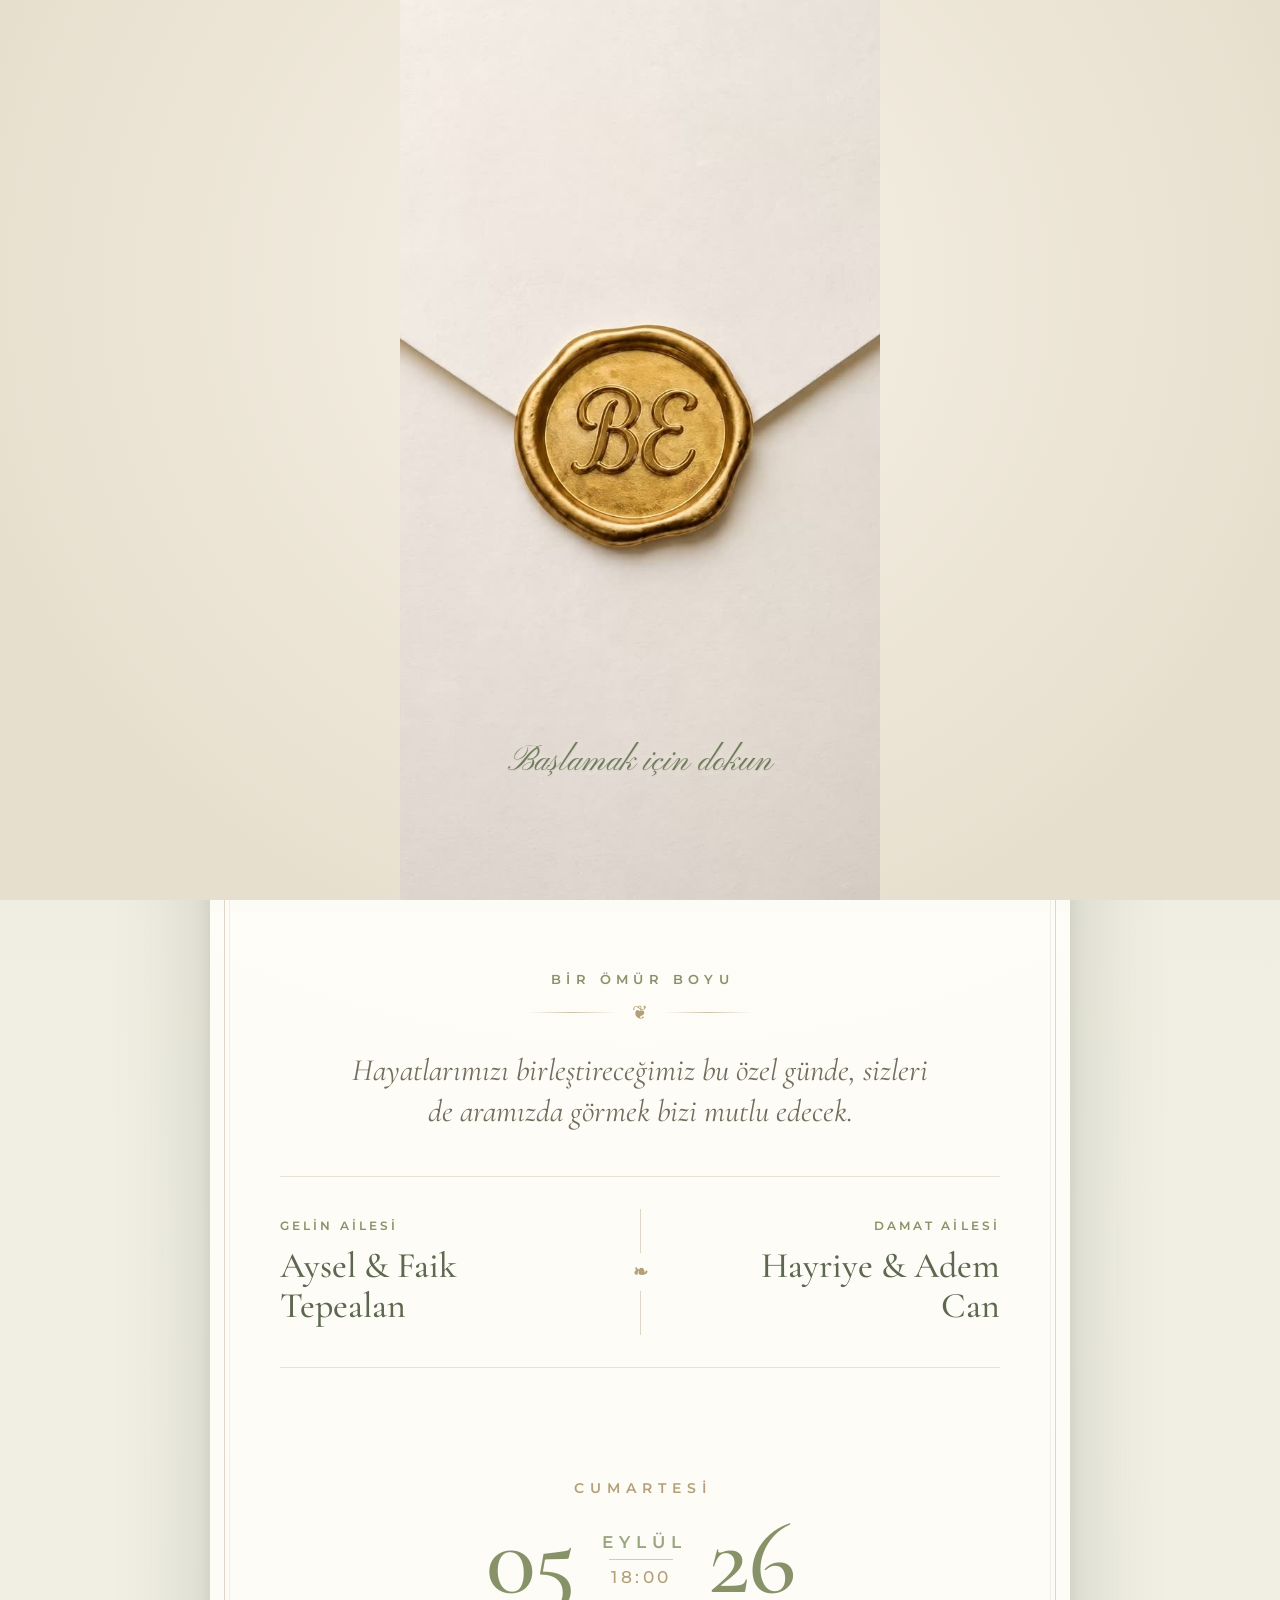
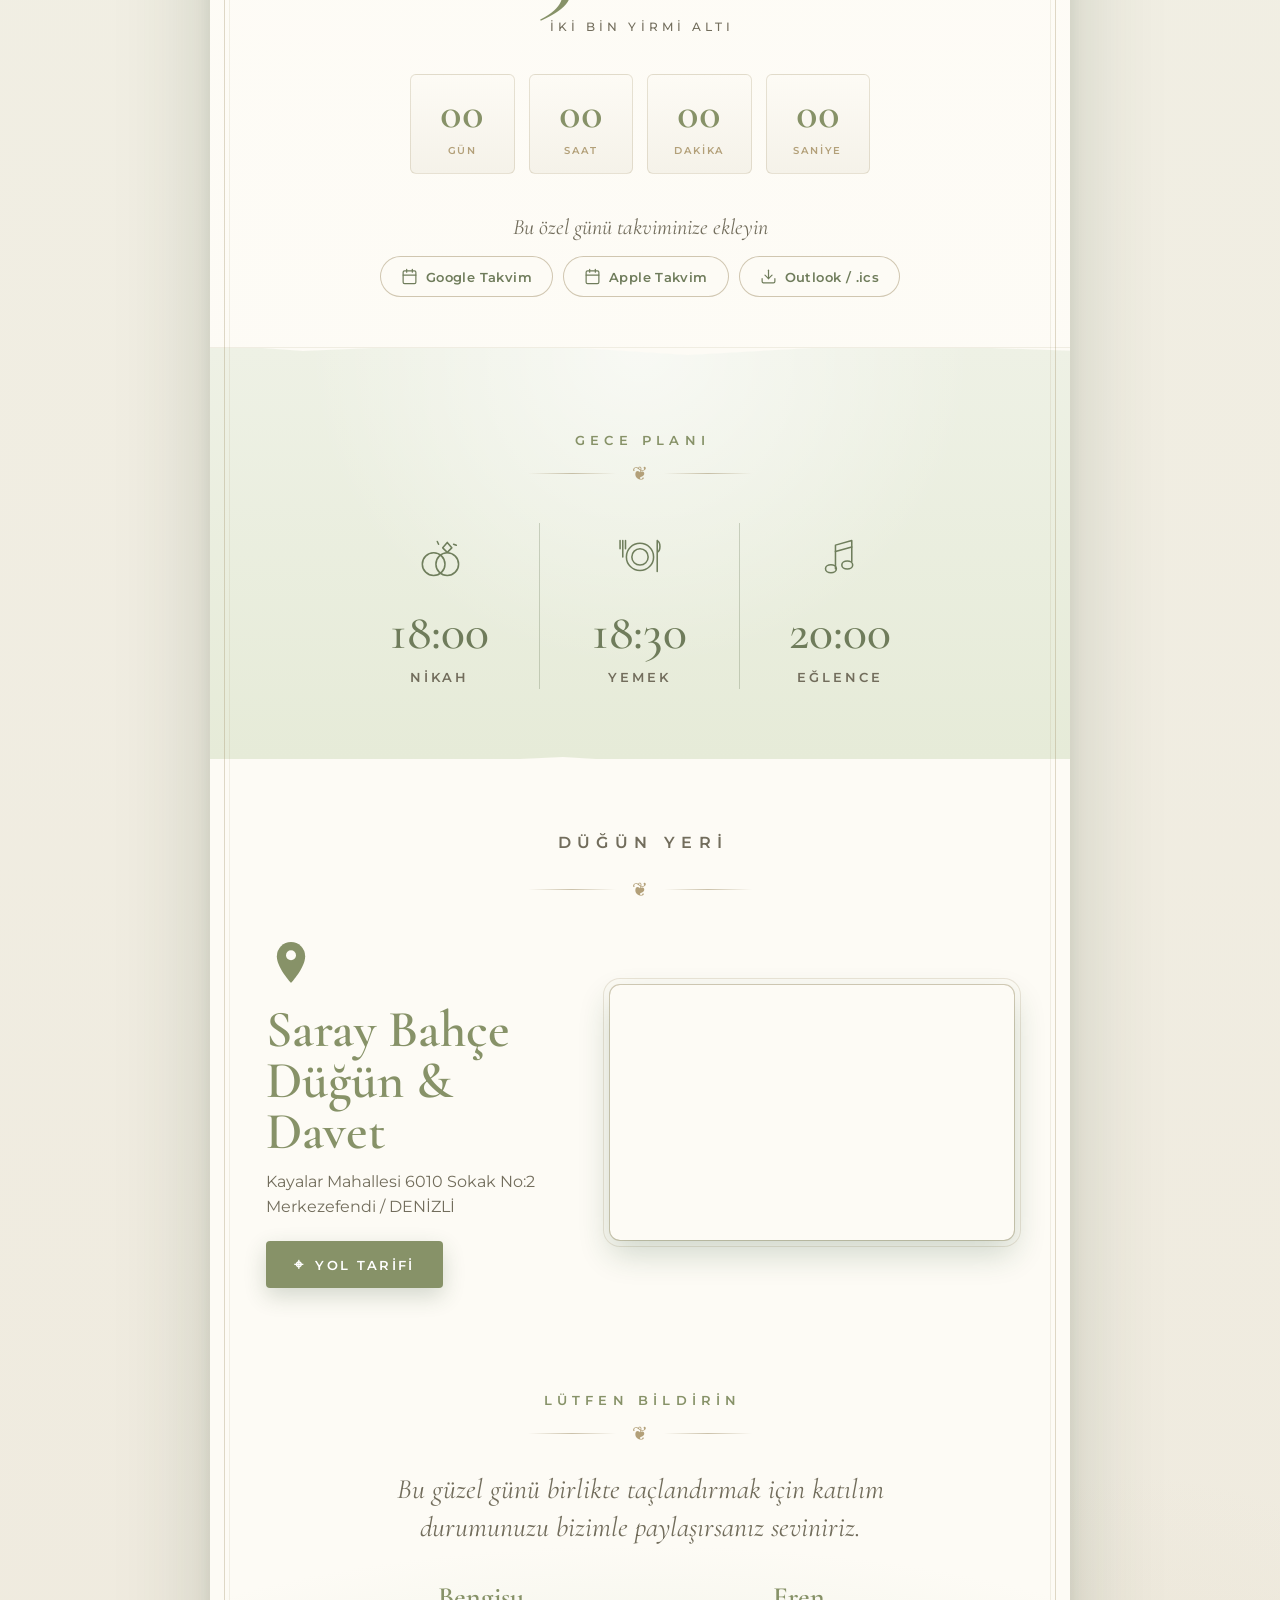
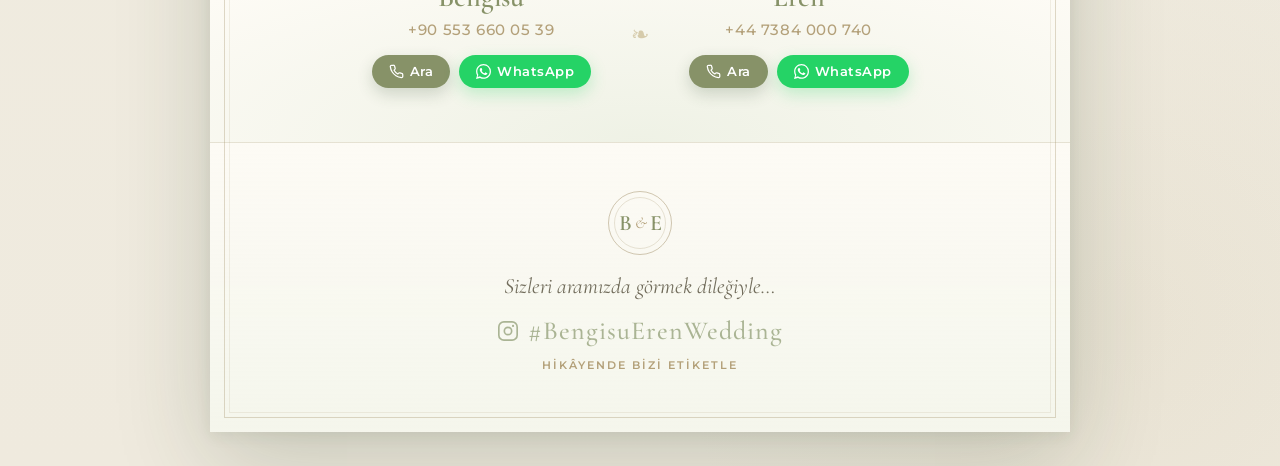
==== index.html @ 0f72354c "İntro videosu kesin düzeltme: dokununca her zaman oynar + en uyumlu codec - Video 720x1280 H.264 Con" ====
<!DOCTYPE html>
<html lang="tr">
<head>
  <meta charset="UTF-8" />
  <meta name="viewport" content="width=device-width, initial-scale=1.0" />
  <title>Bengisu & Eren · Düğün Davetiyesi</title>
  <meta name="description" content="Bengisu & Eren'in düğün davetiyesi — 5 Eylül 2026, Denizli." />
  <link rel="preconnect" href="https://fonts.googleapis.com" />
  <link rel="preconnect" href="https://fonts.gstatic.com" crossorigin />
  <link href="https://fonts.googleapis.com/css2?family=Cormorant+Garamond:ital,wght@0,400;0,500;0,600;0,700;1,400;1,500&family=Montserrat:wght@300;400;500;600&family=Pinyon+Script&display=swap" rel="stylesheet" />
  <link rel="stylesheet" href="styles.css?v=7" />
</head>

<body>
  <!-- ============ AÇILIŞ VİDEOSU (intro) ============ -->
  <div class="intro-overlay" id="introOverlay" role="dialog" aria-label="Davetiye girişi">
    <video id="introVideo" class="intro-video" src="intro.mp4?v=3" poster="intro-poster.jpg" playsinline preload="auto"></video>
    <div class="intro-hint" id="introHint">
      <span class="intro-hint-text" data-i18n="tap_start">Başlamak için dokun</span>
    </div>
    <button type="button" class="intro-skip" id="introSkip" data-i18n="skip" hidden>Geç</button>
  </div>

  <!-- ============ DİL SEÇİMİ (TR / EN) ============ -->
  <div class="lang-switch" id="langSwitch" role="group" aria-label="Dil / Language">
    <button type="button" class="lang-btn" data-lang="tr" aria-label="Türkçe">
      <svg class="flag" viewBox="0 0 30 20" aria-hidden="true">
        <rect width="30" height="20" fill="#e30a17"/>
        <circle cx="11.5" cy="10" r="5" fill="#fff"/>
        <circle cx="13" cy="10" r="4" fill="#e30a17"/>
        <polygon fill="#fff" points="19.1,7.2 19.83,9.06 21.83,9.16 20.27,10.42 20.79,12.36 19.1,11.25 17.41,12.36 17.93,10.42 16.37,9.16 18.37,9.06"/>
      </svg>
    </button>
    <button type="button" class="lang-btn" data-lang="en" aria-label="English">
      <svg class="flag" viewBox="0 0 60 30" aria-hidden="true">
        <clipPath id="ukClip"><rect width="60" height="30"/></clipPath>
        <g clip-path="url(#ukClip)">
          <rect width="60" height="30" fill="#012169"/>
          <path d="M0,0 60,30 M60,0 0,30" stroke="#fff" stroke-width="6"/>
          <path d="M0,0 60,30 M60,0 0,30" stroke="#C8102E" stroke-width="4"/>
          <path d="M30,0 V30 M0,15 H60" stroke="#fff" stroke-width="10"/>
          <path d="M30,0 V30 M0,15 H60" stroke="#C8102E" stroke-width="6"/>
        </g>
      </svg>
    </button>
  </div>

  <main class="invite">

    <!-- ============ HERO ============ -->
    <header class="hero">
      <div class="hero-photo">
        <img src="proposal.jpg" alt="Bengisu ve Eren — evlilik teklifi" />
        <div class="photo-scrim" aria-hidden="true"></div>
        <p class="photo-script" data-i18n="married">Evleniyoruz</p>
        <svg class="torn" viewBox="0 0 1200 80" preserveAspectRatio="none" aria-hidden="true">
          <defs>
            <filter id="tornEdge" x="-3%" y="-80%" width="106%" height="260%">
              <feTurbulence type="fractalNoise" baseFrequency="0.017 0.55" numOctaves="2" seed="11" result="n" />
              <feDisplacementMap in="SourceGraphic" in2="n" scale="34" xChannelSelector="R" yChannelSelector="G" />
            </filter>
          </defs>
          <rect x="-40" y="40" width="1280" height="130" filter="url(#tornEdge)" />
        </svg>
      </div>

      <div class="hero-text">
        <h1 class="names"><span>Bengisu</span><em>&amp;</em><span>Eren</span></h1>
      </div>
    </header>

    <!-- ============ INTRO ============ -->
    <section class="intro section reveal">
      <p class="eyebrow" data-i18n="intro_eyebrow">BİR ÖMÜR BOYU</p>
      <div class="ornament"><span></span><b>❦</b><span></span></div>

      <p class="intro-text" data-i18n="intro_text">
        Hayatlarımızı birleştireceğimiz bu özel günde,
        sizleri de aramızda görmek bizi mutlu edecek.
      </p>

      <div class="families">
        <div class="family family-left">
          <h3 data-i18n="fam_bride">GELİN AİLESİ</h3>
          <p>Aysel &amp; Faik<br>Tepealan</p>
        </div>

        <div class="divider" aria-hidden="true">
          <span></span><b>❧</b><span></span>
        </div>

        <div class="family family-right">
          <h3 data-i18n="fam_groom">DAMAT AİLESİ</h3>
          <p>Hayriye &amp; Adem<br>Can</p>
        </div>
      </div>
    </section>

    <!-- ============ DATE + COUNTDOWN ============ -->
    <section class="date-section section reveal">
      <div class="date-block">
        <div class="date-day">
          <span class="dow" data-i18n="dow">CUMARTESİ</span>
        </div>
        <div class="date-main">
          <span class="d-num">05</span>
          <span class="d-mid">
            <span class="d-month" data-i18n="month">EYLÜL</span>
            <span class="d-line"></span>
            <span class="d-time">18:00</span>
          </span>
          <span class="d-num">26</span>
        </div>
        <span class="date-year" data-i18n="year_words">İKİ BİN YİRMİ ALTI</span>
      </div>

      <div class="countdown" id="countdown" aria-label="Düğüne kalan süre">
        <div class="cd-item"><strong data-d>—</strong><span data-i18n="cd_days">GÜN</span></div>
        <div class="cd-item"><strong data-h>—</strong><span data-i18n="cd_hours">SAAT</span></div>
        <div class="cd-item"><strong data-m>—</strong><span data-i18n="cd_min">DAKİKA</span></div>
        <div class="cd-item"><strong data-s>—</strong><span data-i18n="cd_sec">SANİYE</span></div>
      </div>

      <div class="calendar">
        <p class="cal-text" data-i18n="cal_text">Bu özel günü takviminize ekleyin</p>
        <div class="cal-buttons">
          <a class="cal-btn" id="calGoogle" target="_blank" rel="noopener noreferrer"
             href="https://calendar.google.com/calendar/render?action=TEMPLATE&text=Bengisu%20%26%20Eren%20D%C3%BC%C4%9F%C3%BCn%C3%BC&dates=20260905T150000Z/20260905T200000Z&details=Sizleri%20d%C3%BC%C4%9F%C3%BCn%C3%BCm%C3%BCze%20bekliyoruz.%20%23BengisuErenWedding&location=Saray%20Bah%C3%A7e%20D%C3%BC%C4%9F%C3%BCn%20%26%20Davet%2C%20Kayalar%20Mah.%206010%20Sk.%20No%3A2%20Merkezefendi%2FDEN%C4%B0ZL%C4%B0">
            <svg viewBox="0 0 24 24" fill="none" stroke="currentColor" stroke-width="1.7" stroke-linecap="round" stroke-linejoin="round"><rect x="3" y="4" width="18" height="18" rx="2"/><line x1="16" y1="2" x2="16" y2="6"/><line x1="8" y1="2" x2="8" y2="6"/><line x1="3" y1="10" x2="21" y2="10"/></svg>
            <span data-i18n="cal_google">Google Takvim</span>
          </a>
          <button type="button" class="cal-btn" id="calApple">
            <svg viewBox="0 0 24 24" fill="none" stroke="currentColor" stroke-width="1.7" stroke-linecap="round" stroke-linejoin="round"><rect x="3" y="4" width="18" height="18" rx="2"/><line x1="16" y1="2" x2="16" y2="6"/><line x1="8" y1="2" x2="8" y2="6"/><line x1="3" y1="10" x2="21" y2="10"/></svg>
            <span data-i18n="cal_apple">Apple Takvim</span>
          </button>
          <button type="button" class="cal-btn" id="calOutlook">
            <svg viewBox="0 0 24 24" fill="none" stroke="currentColor" stroke-width="1.7" stroke-linecap="round" stroke-linejoin="round"><path d="M21 15v4a2 2 0 0 1-2 2H5a2 2 0 0 1-2-2v-4"/><polyline points="7 10 12 15 17 10"/><line x1="12" y1="15" x2="12" y2="3"/></svg>
            <span data-i18n="cal_outlook">Outlook / .ics</span>
          </button>
        </div>
      </div>
    </section>

    <!-- ============ SCHEDULE ============ -->
    <section class="schedule reveal">
      <p class="eyebrow" data-i18n="sched_eyebrow">GECE PLANI</p>
      <div class="ornament"><span></span><b>❦</b><span></span></div>

      <div class="schedule-grid">
        <div class="schedule-item">
          <svg viewBox="0 0 64 64" aria-hidden="true">
            <circle cx="25" cy="41" r="12.5"/>
            <circle cx="40" cy="41" r="12.5"/>
            <path d="M35 23 l5-6 5 6-5 5z"/>
            <path d="M29 16l1.4 3M47 19l3 1.2"/>
          </svg>
          <strong>18:00</strong>
          <span data-i18n="sched_ceremony">NİKAH</span>
        </div>

        <div class="schedule-item">
          <svg viewBox="0 0 64 64" aria-hidden="true">
            <circle cx="32" cy="33" r="15"/>
            <circle cx="32" cy="33" r="9"/>
            <path d="M13 15v18M13 15v9M10 15v9M16 15v9"/>
            <path d="M51 15v34M51 15c4 2 4 11 0 13"/>
          </svg>
          <strong>18:30</strong>
          <span data-i18n="sched_dinner">YEMEK</span>
        </div>

        <div class="schedule-item">
          <svg viewBox="0 0 64 64" aria-hidden="true">
            <path d="M27 46V20l18-5v23"/>
            <ellipse cx="22" cy="46" rx="6" ry="4.4"/>
            <ellipse cx="40" cy="42" rx="6" ry="4.4"/>
            <path d="M27 27l18-5"/>
          </svg>
          <strong>20:00</strong>
          <span data-i18n="sched_party">EĞLENCE</span>
        </div>
      </div>
    </section>

    <!-- ============ VENUE ============ -->
    <section class="venue section reveal">
      <p class="eyebrow" data-i18n="venue_eyebrow">DÜĞÜN YERİ</p>
      <div class="ornament"><span></span><b>❦</b><span></span></div>

      <div class="venue-content">
        <div class="venue-info">
          <svg class="pin" viewBox="0 0 60 60" aria-hidden="true">
            <path d="M30 55s17-18 17-32A17 17 0 1 0 13 23c0 14 17 32 17 32z"/>
            <circle cx="30" cy="22" r="6"/>
          </svg>
          <h2>Saray Bahçe<br>Düğün &amp; Davet</h2>
          <p>Kayalar Mahallesi 6010 Sokak No:2<br>Merkezefendi / DENİZLİ</p>
          <a class="map-btn" href="https://www.google.com/maps?ll=37.828034,29.050481&z=16&t=m&hl=tr&gl=TR&mapclient=embed&cid=17318374357569869063" target="_blank" rel="noopener noreferrer">
            <span class="map-ico">⌖</span> <span data-i18n="directions">YOL TARİFİ</span>
          </a>
        </div>

        <div class="venue-map">
          <iframe
            src="https://www.openstreetmap.org/export/embed.html?bbox=29.0455%2C37.8245%2C29.0555%2C37.8315&layer=mapnik&marker=37.828034%2C29.050481"
            title="Saray Bahçe Düğün &amp; Davet — Konum"
            loading="lazy"
            referrerpolicy="no-referrer-when-downgrade"></iframe>
        </div>
      </div>
    </section>

    <!-- ============ RSVP ============ -->
    <section class="rsvp section reveal">
      <p class="eyebrow" data-i18n="rsvp_eyebrow">LÜTFEN BİLDİRİN</p>
      <div class="ornament"><span></span><b>❦</b><span></span></div>

      <p class="rsvp-text" data-i18n="rsvp_text">
        Bu güzel günü birlikte taçlandırmak için
        katılım durumunuzu bizimle paylaşırsanız seviniriz.
      </p>

      <div class="contacts">
        <div class="contact">
          <span class="c-name">Bengisu</span>
          <span class="c-num">+90 553 660 05 39</span>
          <span class="c-actions">
            <a class="c-btn c-call" href="tel:+905536600539" data-i18n-aria="aria_call_b" aria-label="Bengisu'yu ara">
              <svg viewBox="0 0 24 24" fill="none" stroke="currentColor" stroke-width="2" stroke-linecap="round" stroke-linejoin="round"><path d="M22 16.92v3a2 2 0 0 1-2.18 2 19.79 19.79 0 0 1-8.63-3.07 19.5 19.5 0 0 1-6-6 19.79 19.79 0 0 1-3.07-8.67A2 2 0 0 1 4.11 2h3a2 2 0 0 1 2 1.72c.13.96.36 1.9.7 2.81a2 2 0 0 1-.45 2.11L8.09 9.91a16 16 0 0 0 6 6l1.27-1.27a2 2 0 0 1 2.11-.45c.91.34 1.85.57 2.81.7A2 2 0 0 1 22 16.92z"/></svg>
              <span data-i18n="call">Ara</span>
            </a>
            <a class="c-btn c-wa" href="https://wa.me/905536600539" target="_blank" rel="noopener noreferrer" data-i18n-aria="aria_wa_b" aria-label="Bengisu'ya WhatsApp">
              <svg viewBox="0 0 24 24" fill="currentColor"><path d="M.057 24l1.687-6.163a11.87 11.87 0 0 1-1.587-5.946C.16 5.335 5.495 0 12.05 0a11.82 11.82 0 0 1 8.413 3.488 11.82 11.82 0 0 1 3.48 8.414c-.003 6.557-5.338 11.892-11.893 11.892a11.9 11.9 0 0 1-5.688-1.448L.057 24zm6.597-3.807c1.676.995 3.276 1.591 5.392 1.592 5.448 0 9.886-4.434 9.889-9.885.002-5.462-4.415-9.89-9.881-9.892-5.452 0-9.887 4.434-9.889 9.884a9.86 9.86 0 0 0 1.51 5.26l-.999 3.648 3.978-1.043zm11.387-5.464c-.074-.124-.272-.198-.57-.347-.297-.149-1.758-.868-2.031-.967-.272-.099-.47-.149-.669.149-.198.297-.768.967-.941 1.165-.173.198-.347.223-.644.074-.297-.149-1.255-.462-2.39-1.475-.883-.788-1.48-1.761-1.653-2.059-.173-.297-.018-.458.13-.606.134-.133.297-.347.446-.521.151-.172.2-.296.3-.495.099-.198.05-.372-.025-.521-.075-.148-.669-1.611-.916-2.206-.242-.579-.487-.501-.669-.51l-.57-.01a1.1 1.1 0 0 0-.792.372c-.272.297-1.04 1.016-1.04 2.479s1.065 2.876 1.213 3.074c.149.198 2.095 3.2 5.076 4.487.709.306 1.263.489 1.694.626.712.226 1.36.194 1.872.118.571-.085 1.758-.719 2.006-1.413.248-.695.248-1.29.173-1.414z"/></svg>
              <span>WhatsApp</span>
            </a>
          </span>
        </div>

        <span class="contact-sep" aria-hidden="true">❧</span>

        <div class="contact">
          <span class="c-name">Eren</span>
          <span class="c-num">+44 7384 000 740</span>
          <span class="c-actions">
            <a class="c-btn c-call" href="tel:+447384000740" data-i18n-aria="aria_call_e" aria-label="Eren'i ara">
              <svg viewBox="0 0 24 24" fill="none" stroke="currentColor" stroke-width="2" stroke-linecap="round" stroke-linejoin="round"><path d="M22 16.92v3a2 2 0 0 1-2.18 2 19.79 19.79 0 0 1-8.63-3.07 19.5 19.5 0 0 1-6-6 19.79 19.79 0 0 1-3.07-8.67A2 2 0 0 1 4.11 2h3a2 2 0 0 1 2 1.72c.13.96.36 1.9.7 2.81a2 2 0 0 1-.45 2.11L8.09 9.91a16 16 0 0 0 6 6l1.27-1.27a2 2 0 0 1 2.11-.45c.91.34 1.85.57 2.81.7A2 2 0 0 1 22 16.92z"/></svg>
              <span data-i18n="call">Ara</span>
            </a>
            <a class="c-btn c-wa" href="https://wa.me/447384000740" target="_blank" rel="noopener noreferrer" data-i18n-aria="aria_wa_e" aria-label="Eren'e WhatsApp">
              <svg viewBox="0 0 24 24" fill="currentColor"><path d="M.057 24l1.687-6.163a11.87 11.87 0 0 1-1.587-5.946C.16 5.335 5.495 0 12.05 0a11.82 11.82 0 0 1 8.413 3.488 11.82 11.82 0 0 1 3.48 8.414c-.003 6.557-5.338 11.892-11.893 11.892a11.9 11.9 0 0 1-5.688-1.448L.057 24zm6.597-3.807c1.676.995 3.276 1.591 5.392 1.592 5.448 0 9.886-4.434 9.889-9.885.002-5.462-4.415-9.89-9.881-9.892-5.452 0-9.887 4.434-9.889 9.884a9.86 9.86 0 0 0 1.51 5.26l-.999 3.648 3.978-1.043zm11.387-5.464c-.074-.124-.272-.198-.57-.347-.297-.149-1.758-.868-2.031-.967-.272-.099-.47-.149-.669.149-.198.297-.768.967-.941 1.165-.173.198-.347.223-.644.074-.297-.149-1.255-.462-2.39-1.475-.883-.788-1.48-1.761-1.653-2.059-.173-.297-.018-.458.13-.606.134-.133.297-.347.446-.521.151-.172.2-.296.3-.495.099-.198.05-.372-.025-.521-.075-.148-.669-1.611-.916-2.206-.242-.579-.487-.501-.669-.51l-.57-.01a1.1 1.1 0 0 0-.792.372c-.272.297-1.04 1.016-1.04 2.479s1.065 2.876 1.213 3.074c.149.198 2.095 3.2 5.076 4.487.709.306 1.263.489 1.694.626.712.226 1.36.194 1.872.118.571-.085 1.758-.719 2.006-1.413.248-.695.248-1.29.173-1.414z"/></svg>
              <span>WhatsApp</span>
            </a>
          </span>
        </div>
      </div>
    </section>

    <!-- ============ FOOTER ============ -->
    <footer class="foot reveal">
      <div class="monogram small" aria-hidden="true">
        <span>B</span><i>&amp;</i><span>E</span>
      </div>
      <p class="thanks" data-i18n="thanks">Sizleri aramızda görmek dileğiyle…</p>
      <button type="button" class="hashtag" id="hashtagBtn" data-i18n-aria="aria_share" aria-label="Instagram'da paylaş: #BengisuErenWedding">
        <svg class="ig-ico" viewBox="0 0 24 24" fill="none" stroke="currentColor" stroke-width="1.8" stroke-linecap="round" stroke-linejoin="round" aria-hidden="true"><rect x="2" y="2" width="20" height="20" rx="5.5"/><circle cx="12" cy="12" r="4"/><circle cx="17.5" cy="6.5" r="1.2" fill="currentColor" stroke="none"/></svg>
        <span>#BengisuErenWedding</span>
      </button>
      <p class="hashtag-hint" data-i18n="hashtag_hint">Hikâyende bizi etiketle</p>
    </footer>

  </main>

  <script src="script.js?v=9"></script>
</body>
</html>
---- styles.css ----
:root {
  --cream: #f1efe4;
  --paper: #fdfbf5;
  --paper-2: #f5f2e9;
  --green: #879268;
  --green-deep: #6f7c5b;
  --green-2: #9aa680;
  --sage: #aab494;
  --sage-soft: #e8ebdb;
  --gold: #b3a079;
  --gold-soft: #d6cbab;
  --ink: #5d5947;
  --muted: #726d5c;
}

* { box-sizing: border-box; }

html { scroll-behavior: smooth; }

body {
  margin: 0;
  background:
    radial-gradient(circle at 12% 4%, rgba(170, 180, 148, .22), transparent 30rem),
    radial-gradient(circle at 88% 96%, rgba(196, 182, 146, .14), transparent 28rem),
    linear-gradient(180deg, #ede9dd 0%, var(--cream) 34%, #efeade 100%);
  color: var(--ink);
  font-family: "Montserrat", sans-serif;
  -webkit-font-smoothing: antialiased;
}

/* ============ CARD ============ */
.invite {
  position: relative;
  max-width: 860px;
  margin: 34px auto;
  background:
    radial-gradient(circle at 50% 0%, #fffdf8, var(--paper) 60%),
    var(--paper);
  box-shadow:
    0 30px 90px rgba(41, 61, 37, .20),
    0 4px 14px rgba(41, 61, 37, .08);
  overflow: hidden;
}

/* fine inner gold frame line */
.invite::before {
  content: "";
  position: absolute;
  inset: 14px;
  border: 1px solid rgba(163, 146, 108, .35);
  pointer-events: none;
  z-index: 6;
}
.invite::after {
  content: "";
  position: absolute;
  inset: 19px;
  border: 1px solid rgba(163, 146, 108, .14);
  pointer-events: none;
  z-index: 6;
}

/* ============ SHARED ============ */
.section {
  padding: 60px 56px;
  text-align: center;
  position: relative;
}

.eyebrow {
  margin: 0;
  color: var(--green);
  font-size: 13px;
  letter-spacing: .4em;
  font-weight: 600;
  padding-left: .4em;
}
.eyebrow.light { color: rgba(255, 255, 255, .92); }

.ornament {
  display: flex;
  align-items: center;
  justify-content: center;
  gap: 16px;
  color: var(--gold);
  margin: 14px auto 26px;
  font-size: 19px;
}
.ornament span {
  width: 88px;
  height: 1px;
  background: linear-gradient(90deg, transparent, rgba(163, 146, 108, .55), transparent);
}
.ornament b { font-weight: 400; }
.ornament.light { color: rgba(255, 255, 255, .85); }
.ornament.light span {
  background: linear-gradient(90deg, transparent, rgba(255, 255, 255, .6), transparent);
}

/* ============ HERO (photo on top) ============ */
.hero {
  position: relative;
}

.hero-photo {
  position: relative;
  width: 100%;
  aspect-ratio: 4 / 5;
  max-height: 590px;
  overflow: hidden;
  background: #d7d8cf;
}
.hero-photo img {
  width: 100%;
  height: 100%;
  object-fit: cover;
  object-position: 50% 38%;
  display: block;
  filter: grayscale(100%) sepia(10%) brightness(1.13) contrast(.94);
}
.photo-scrim {
  position: absolute;
  inset: 0;
  z-index: 1;
  pointer-events: none;
  background: linear-gradient(180deg,
    rgba(58, 62, 48, .30) 0%,
    rgba(58, 62, 48, .08) 26%,
    transparent 48%);
}
.photo-script {
  position: absolute;
  top: 8%;
  left: 0;
  right: 0;
  margin: 0;
  z-index: 2;
  text-align: center;
  font-family: "Pinyon Script", cursive;
  font-size: clamp(54px, 12vw, 104px);
  line-height: 1;
  color: #fdfbf4;
  text-shadow: 0 3px 24px rgba(34, 38, 28, .5), 0 1px 4px rgba(34, 38, 28, .4);
  pointer-events: none;
}
.torn {
  position: absolute;
  left: 0;
  right: 0;
  bottom: -1px;
  width: 100%;
  height: 70px;
  display: block;
}
.torn rect { fill: var(--paper); }

.hero-text {
  position: relative;
  z-index: 1;
  background: var(--paper);
  text-align: center;
  padding: 10px 40px 48px;
}

.names {
  margin: 0;
  font-family: "Pinyon Script", cursive;
  font-weight: 400;
  font-size: clamp(60px, 13vw, 104px);
  line-height: .8;
  color: var(--green-deep);
  letter-spacing: .01em;
  display: flex;
  flex-direction: column;
  align-items: center;
}
.names em {
  font-style: normal;
  color: var(--gold);
  font-size: .56em;
  line-height: 1;
  margin: .04em 0;
}

/* monogram (footer) */
.monogram {
  display: inline-flex;
  align-items: center;
  justify-content: center;
  gap: 4px;
  width: 64px;
  height: 64px;
  border: 1px solid rgba(163, 146, 108, .5);
  border-radius: 50%;
  color: var(--green);
  font-family: "Cormorant Garamond", serif;
  position: relative;
  margin: 0 auto 18px;
}
.monogram::before {
  content: "";
  position: absolute;
  inset: 5px;
  border: 1px solid rgba(163, 146, 108, .25);
  border-radius: 50%;
}
.monogram span { font-size: 22px; font-weight: 600; }
.monogram i {
  font-style: italic;
  color: var(--gold);
  font-size: 16px;
  margin: 0 -1px;
}

/* ============ INTRO ============ */
.intro-text {
  max-width: 600px;
  margin: 0 auto 44px;
  color: var(--muted);
  font-family: "Cormorant Garamond", serif;
  font-size: clamp(23px, 3.6vw, 31px);
  font-style: italic;
  line-height: 1.32;
}

.families {
  display: grid;
  grid-template-columns: minmax(0, 1fr) 72px minmax(0, 1fr);
  gap: 18px;
  align-items: center;
  border-top: 1px solid rgba(163, 146, 108, .25);
  border-bottom: 1px solid rgba(163, 146, 108, .25);
  padding: 32px 0;
  max-width: 720px;
  margin: 0 auto;
}
.family h3 {
  margin: 0 0 13px;
  color: var(--green);
  font-size: 12px;
  letter-spacing: .26em;
  font-weight: 600;
}
.family p {
  margin: 0;
  font-family: "Cormorant Garamond", serif;
  color: #5e6850;
  font-size: clamp(26px, 3.4vw, 36px);
  line-height: 1.1;
  font-weight: 500;
}
.family-left { text-align: left; }
.family-right { text-align: right; }

.divider {
  color: var(--gold);
  display: grid;
  justify-items: center;
  gap: 8px;
  font-size: 18px;
}
.divider span {
  width: 1px;
  height: 44px;
  background: rgba(163, 146, 108, .35);
}

/* ============ DATE + COUNTDOWN ============ */
.date-section {
  border-bottom: 1px solid rgba(163, 146, 108, .14);
  padding-top: 50px;
  padding-bottom: 50px;
}

.date-block {
  display: inline-flex;
  flex-direction: column;
  align-items: center;
}
.date-day .dow {
  color: var(--gold);
  letter-spacing: .42em;
  font-size: 14px;
  font-weight: 600;
  padding-left: .42em;
}
.date-main {
  display: flex;
  align-items: center;
  gap: 22px;
  margin: 10px 0 8px;
  font-family: "Cormorant Garamond", serif;
  color: var(--green);
}
.d-num {
  font-size: clamp(62px, 11vw, 104px);
  font-weight: 500;
  line-height: 1;
  letter-spacing: -.02em;
}
.d-mid {
  display: flex;
  flex-direction: column;
  align-items: center;
  gap: 7px;
}
.d-month {
  font-size: 17px;
  letter-spacing: .34em;
  font-weight: 600;
  font-family: "Montserrat", sans-serif;
  color: var(--green-2);
  padding-left: .34em;
}
.d-line { width: 64px; height: 1px; background: var(--gold-soft); }
.d-time {
  font-size: 17px;
  letter-spacing: .2em;
  font-weight: 500;
  font-family: "Montserrat", sans-serif;
  color: var(--gold);
}
.date-year {
  color: var(--muted);
  letter-spacing: .34em;
  font-size: 12px;
  font-weight: 500;
  padding-left: .34em;
}

.countdown {
  display: grid;
  grid-template-columns: repeat(4, 1fr);
  gap: 14px;
  max-width: 460px;
  margin: 40px auto 0;
}
.cd-item {
  position: relative;
  padding: 16px 4px;
  background: linear-gradient(180deg, var(--paper) 0%, var(--paper-2) 100%);
  border: 1px solid rgba(163, 146, 108, .25);
  border-radius: 6px;
}
.cd-item strong {
  display: block;
  font-family: "Cormorant Garamond", serif;
  font-size: clamp(30px, 6vw, 44px);
  font-weight: 600;
  line-height: 1;
  color: var(--green);
  font-variant-numeric: tabular-nums;
}
.cd-item span {
  display: block;
  margin-top: 9px;
  font-size: 10px;
  letter-spacing: .18em;
  font-weight: 600;
  color: var(--gold);
}

/* ============ SCHEDULE ============ */
.schedule {
  position: relative;
  padding: 84px 40px 70px;
  text-align: center;
  color: var(--ink);
  background:
    radial-gradient(ellipse at 50% 0%, rgba(255, 255, 255, .6), transparent 55%),
    linear-gradient(180deg, #eef1e5 0%, #e6ebd8 100%);
  overflow: hidden;
}
.schedule::before,
.schedule::after {
  content: "";
  position: absolute;
  left: -6%;
  width: 112%;
  height: 50px;
  background: var(--paper);
}
.schedule::before {
  top: -28px;
  clip-path: polygon(0 40%, 15% 62%, 35% 45%, 55% 70%, 75% 48%, 100% 65%, 100% 0, 0 0);
}
.schedule::after {
  bottom: -30px;
  clip-path: polygon(0 35%, 20% 55%, 42% 36%, 64% 61%, 82% 42%, 100% 58%, 100% 100%, 0 100%);
}
.light { color: white; }

.schedule-grid {
  position: relative;
  z-index: 1;
  display: grid;
  grid-template-columns: repeat(3, 1fr);
  max-width: 600px;
  margin: 38px auto 0;
}
.schedule-item {
  padding: 4px 22px;
  border-right: 1px solid rgba(107, 122, 90, .3);
}
.schedule-item:last-child { border-right: none; }
.schedule-item svg {
  width: 58px;
  height: 58px;
  fill: none;
  stroke: #6f7e5c;
  stroke-width: 1.7;
  stroke-linecap: round;
  stroke-linejoin: round;
  margin-bottom: 18px;
}
.schedule-item strong {
  display: block;
  font-family: "Cormorant Garamond", serif;
  font-size: clamp(34px, 5vw, 50px);
  font-weight: 500;
  line-height: 1;
  color: var(--green-deep);
}
.schedule-item span {
  display: block;
  margin-top: 12px;
  letter-spacing: .22em;
  font-size: 13px;
  font-weight: 600;
  color: var(--muted);
}

/* ============ VENUE ============ */
.venue { padding-top: 72px; padding-bottom: 44px; }
.venue-content {
  display: grid;
  grid-template-columns: .92fr 1.2fr;
  align-items: center;
  gap: 34px;
  max-width: 780px;
  margin: 36px auto 0;
}
.venue-info { text-align: left; }
.pin { width: 50px; fill: var(--green); }
.pin circle { fill: var(--paper); }
.venue h2 {
  margin: 14px 0 12px;
  font-family: "Cormorant Garamond", serif;
  color: var(--green);
  font-size: clamp(38px, 5.4vw, 52px);
  line-height: .98;
  font-weight: 600;
}
.venue p {
  margin: 0 0 22px;
  color: var(--muted);
  font-size: 16px;
  line-height: 1.55;
}
.map-btn {
  display: inline-flex;
  align-items: center;
  gap: 10px;
  padding: 14px 28px;
  border-radius: 4px;
  background: var(--green);
  color: white;
  text-decoration: none;
  letter-spacing: .18em;
  font-size: 13px;
  font-weight: 600;
  transition: transform .25s ease, background .25s ease, box-shadow .25s ease;
  box-shadow: 0 8px 22px rgba(47, 74, 45, .2);
}
.map-btn:hover {
  transform: translateY(-2px);
  background: var(--green-deep);
  box-shadow: 0 12px 28px rgba(47, 74, 45, .28);
}
.map-ico { font-size: 16px; }

.venue-map {
  border-radius: 10px;
  overflow: hidden;
  box-shadow:
    0 14px 32px rgba(29, 77, 40, .2),
    0 0 0 1px rgba(163, 146, 108, .45),
    0 0 0 6px var(--paper),
    0 0 0 7px rgba(163, 146, 108, .22);
}
.venue-map iframe {
  display: block;
  width: 100%;
  height: 255px;
  border: 0;
  filter: saturate(.95);
}
.venue-illustration svg { width: 100%; height: auto; }
.wash { fill: rgba(138, 161, 124, .22); }
.line {
  fill: none;
  stroke: rgba(63, 91, 59, .55);
  stroke-width: 3.4;
  stroke-linecap: round;
  stroke-linejoin: round;
}
.light-dot { fill: var(--gold); }
.tree {
  fill: none;
  stroke: rgba(63, 91, 59, .42);
  stroke-width: 4.4;
  stroke-linecap: round;
}

/* ============ RSVP ============ */
.rsvp {
  background:
    radial-gradient(120% 80% at 50% 100%, rgba(221, 230, 210, .45), transparent 60%);
  padding-bottom: 54px;
}
.rsvp-text {
  max-width: 560px;
  margin: 0 auto 34px;
  color: var(--muted);
  font-family: "Cormorant Garamond", serif;
  font-size: clamp(21px, 3.4vw, 28px);
  font-style: italic;
  line-height: 1.34;
}
.contacts {
  display: inline-flex;
  align-items: flex-start;
  justify-content: center;
  gap: 40px;
}
.contact {
  display: flex;
  flex-direction: column;
  align-items: center;
  gap: 6px;
}
.c-name {
  font-family: "Cormorant Garamond", serif;
  font-size: 28px;
  color: var(--green);
  font-weight: 600;
}
.c-num {
  font-size: 15px;
  letter-spacing: .04em;
  color: var(--gold);
  font-weight: 500;
}
.c-actions {
  display: inline-flex;
  gap: 9px;
  margin-top: 10px;
}
.c-btn {
  display: inline-flex;
  align-items: center;
  gap: 6px;
  padding: 8px 16px;
  border-radius: 999px;
  font-family: "Montserrat", sans-serif;
  font-size: 12.5px;
  font-weight: 600;
  letter-spacing: .04em;
  text-decoration: none;
  cursor: pointer;
  border: 1px solid transparent;
  transition: transform .2s ease, box-shadow .2s ease, background .2s ease;
}
.c-btn svg { width: 15px; height: 15px; }
.c-btn:hover { transform: translateY(-2px); }
.c-call {
  background: var(--green);
  color: #fff;
  box-shadow: 0 6px 16px rgba(47, 74, 45, .2);
}
.c-call:hover { background: var(--green-deep); box-shadow: 0 9px 20px rgba(47, 74, 45, .28); }
.c-wa {
  background: #25d366;
  color: #fff;
  box-shadow: 0 6px 16px rgba(37, 211, 102, .26);
}
.c-wa:hover { background: #1ebe5b; box-shadow: 0 9px 20px rgba(37, 211, 102, .34); }
.contact-sep { color: var(--gold-soft); font-size: 22px; align-self: center; }

/* ============ ADD TO CALENDAR ============ */
.calendar { margin-top: 40px; text-align: center; }
.cal-text {
  margin: 0 0 16px;
  color: var(--muted);
  font-family: "Cormorant Garamond", serif;
  font-style: italic;
  font-size: clamp(18px, 3vw, 22px);
}
.cal-buttons {
  display: flex;
  flex-wrap: wrap;
  justify-content: center;
  gap: 10px;
}
.cal-btn {
  display: inline-flex;
  align-items: center;
  gap: 8px;
  padding: 11px 20px;
  border-radius: 999px;
  background: var(--paper);
  border: 1px solid rgba(163, 146, 108, .5);
  color: var(--green-deep);
  font-family: "Montserrat", sans-serif;
  font-size: 13px;
  font-weight: 600;
  letter-spacing: .03em;
  text-decoration: none;
  cursor: pointer;
  transition: transform .2s ease, background .2s ease, border-color .2s ease, box-shadow .2s ease;
}
.cal-btn svg { width: 17px; height: 17px; }
.cal-btn:hover {
  transform: translateY(-2px);
  background: #fff;
  border-color: var(--green);
  box-shadow: 0 8px 20px rgba(47, 74, 45, .12);
}

/* ============ FOOTER ============ */
.foot {
  text-align: center;
  padding: 48px 40px 60px;
  border-top: 1px solid rgba(163, 146, 108, .2);
  background: linear-gradient(180deg, transparent, rgba(221, 230, 210, .25));
}
.thanks {
  margin: 0 0 12px;
  color: var(--muted);
  font-family: "Cormorant Garamond", serif;
  font-style: italic;
  font-size: 22px;
}
.hashtag {
  display: inline-flex;
  align-items: center;
  gap: 9px;
  margin: 0;
  padding: 4px 6px;
  background: none;
  border: none;
  cursor: pointer;
  color: var(--sage);
  font-family: "Cormorant Garamond", serif;
  font-size: 26px;
  letter-spacing: .04em;
  font-weight: 500;
  transition: color .2s ease, transform .2s ease;
}
.hashtag:hover { color: var(--green); transform: translateY(-1px); }
.hashtag .ig-ico { width: 22px; height: 22px; flex: none; }
.hashtag-hint {
  margin: 8px 0 0;
  font-family: "Montserrat", sans-serif;
  font-size: 11px;
  letter-spacing: .18em;
  text-transform: uppercase;
  color: var(--gold);
  font-weight: 600;
}

/* Toast bildirimi */
.toast {
  position: fixed;
  left: 50%;
  bottom: 26px;
  transform: translate(-50%, 16px);
  background: var(--green-deep);
  color: #fff;
  padding: 12px 22px;
  border-radius: 999px;
  font-family: "Montserrat", sans-serif;
  font-size: 13px;
  font-weight: 500;
  letter-spacing: .02em;
  box-shadow: 0 12px 32px rgba(41, 61, 37, .32);
  opacity: 0;
  pointer-events: none;
  z-index: 9999;
  transition: opacity .35s ease, transform .35s ease;
}
.toast.show { opacity: 1; transform: translate(-50%, 0); }

/* ============ REVEAL ============ */
.reveal {
  opacity: 0;
  transform: translateY(26px);
  transition: opacity .9s ease, transform .9s ease;
}
.reveal.visible {
  opacity: 1;
  transform: translateY(0);
}
@media (prefers-reduced-motion: reduce) {
  .reveal { opacity: 1; transform: none; transition: none; }
}

/* ============ RESPONSIVE ============ */
@media (max-width: 720px) {
  .invite { max-width: 100%; margin: 0; box-shadow: none; }
  .invite::before { inset: 9px; }
  .invite::after { inset: 13px; }

  .section { padding: 44px 24px; }

  .eyebrow { font-size: 11px; letter-spacing: .3em; }
  .ornament span { width: 60px; }

  .hero-photo { aspect-ratio: 4 / 5; max-height: 70vh; }
  .hero-text { padding: 8px 22px 40px; }
  .names { font-size: clamp(50px, 16vw, 76px); }
  .getting { font-size: 11px; letter-spacing: .34em; }

  .venue-map iframe { height: 210px; }

  .intro-text { font-size: 22px; }

  .families {
    grid-template-columns: 1fr;
    gap: 0;
    padding: 22px 0;
    max-width: 340px;
  }
  .family { padding: 15px 0; }
  .family-left, .family-right { text-align: center; }
  .family h3 { font-size: 11px; letter-spacing: .2em; margin-bottom: 10px; }
  .family p { font-size: 26px; }
  .divider { grid-auto-flow: column; justify-content: center; gap: 14px; padding: 2px 0; }
  .divider span { width: 46px; height: 1px; }

  .date-main { gap: 12px; }
  .d-num { font-size: clamp(50px, 16vw, 74px); }
  .countdown { gap: 9px; max-width: 360px; }
  .cd-item { padding: 13px 2px; }
  .cd-item span { font-size: 9px; letter-spacing: .12em; }

  .schedule { padding: 60px 14px 50px; }
  .schedule-item { padding: 0 7px; }
  .schedule-item svg { width: 38px; height: 38px; margin-bottom: 12px; }
  .schedule-item strong { font-size: 27px; }
  .schedule-item span { font-size: 10px; letter-spacing: .12em; }

  .venue-content { grid-template-columns: 1fr; gap: 24px; }
  .venue-info { text-align: center; }
  .pin { margin: 0 auto; }
  .venue p { font-size: 15px; }

  .contacts { flex-direction: column; align-items: center; gap: 18px; }
  .contact-sep { display: none; }
  .c-name { font-size: 24px; }
  .c-num { font-size: 14px; }
  .cal-buttons { flex-direction: column; align-items: center; }
  .cal-btn { width: 100%; max-width: 240px; justify-content: center; }
}

/* ============ DİL SEÇİMİ (TR / EN) ============ */
.lang-switch {
  position: fixed;
  top: 14px;
  right: 14px;
  z-index: 60;
  display: inline-flex;
  gap: 4px;
  padding: 4px;
  background: rgba(253, 251, 245, .92);
  -webkit-backdrop-filter: blur(6px);
  backdrop-filter: blur(6px);
  border: 1px solid rgba(163, 146, 108, .4);
  border-radius: 999px;
  box-shadow: 0 6px 18px rgba(41, 61, 37, .14);
}
.lang-btn {
  display: inline-flex;
  align-items: center;
  justify-content: center;
  width: 36px;
  height: 25px;
  padding: 0;
  border: none;
  background: none;
  cursor: pointer;
  border-radius: 999px;
  opacity: .42;
  filter: grayscale(.5);
  transition: opacity .2s ease, filter .2s ease, box-shadow .2s ease, transform .2s ease;
}
.lang-btn:hover { opacity: .85; transform: translateY(-1px); }
.lang-btn.active {
  opacity: 1;
  filter: none;
  box-shadow: 0 0 0 2px var(--green);
}
.lang-btn .flag {
  width: 27px;
  height: auto;
  display: block;
  border-radius: 3px;
  box-shadow: 0 0 0 1px rgba(0, 0, 0, .08);
}

@media (max-width: 720px) {
  .lang-switch { top: 10px; right: 10px; }
}

/* ============ AÇILIŞ VİDEOSU (intro) ============ */
body.intro-active { overflow: hidden; }
.intro-overlay {
  position: fixed;
  inset: 0;
  z-index: 1000;
  display: flex;
  align-items: center;
  justify-content: center;
  overflow: hidden;
  background: radial-gradient(circle at 50% 32%, #f6f1e6, #e7dfce 78%);
  transition: opacity .8s ease;
}
.intro-overlay.hide { opacity: 0; pointer-events: none; }
.intro-video {
  height: 100%;
  width: 100%;
  max-width: 480px;
  object-fit: cover;
  object-position: center;
  display: block;
  background: #efe8d9;
}
.intro-hint {
  position: absolute;
  left: 0;
  right: 0;
  bottom: 13%;
  z-index: 2;
  display: flex;
  flex-direction: column;
  align-items: center;
  gap: 13px;
  pointer-events: none;
  animation: introPulse 1.9s ease-in-out infinite;
}
.intro-hint-text {
  font-family: "Pinyon Script", cursive;
  font-size: clamp(26px, 7.5vw, 34px);
  font-weight: 400;
  letter-spacing: .01em;
  color: var(--green-deep);
  text-shadow: 0 1px 8px rgba(253, 251, 245, .85), 0 1px 2px rgba(110, 92, 55, .22);
}
.intro-overlay.playing .intro-hint { display: none; }
@keyframes introPulse {
  0%, 100% { transform: translateY(0); opacity: .9; }
  50% { transform: translateY(6px); opacity: 1; }
}
.intro-skip {
  position: fixed;
  bottom: 18px;
  right: 16px;
  z-index: 3;
  cursor: pointer;
  background: rgba(253, 251, 245, .82);
  border: 1px solid rgba(163, 146, 108, .5);
  color: #6b5f44;
  font-family: "Montserrat", sans-serif;
  font-size: 12px;
  font-weight: 600;
  letter-spacing: .08em;
  padding: 7px 16px;
  border-radius: 999px;
}
.intro-skip:hover { background: #fff; }
@media (prefers-reduced-motion: reduce) {
  .intro-hint { animation: none; }
}
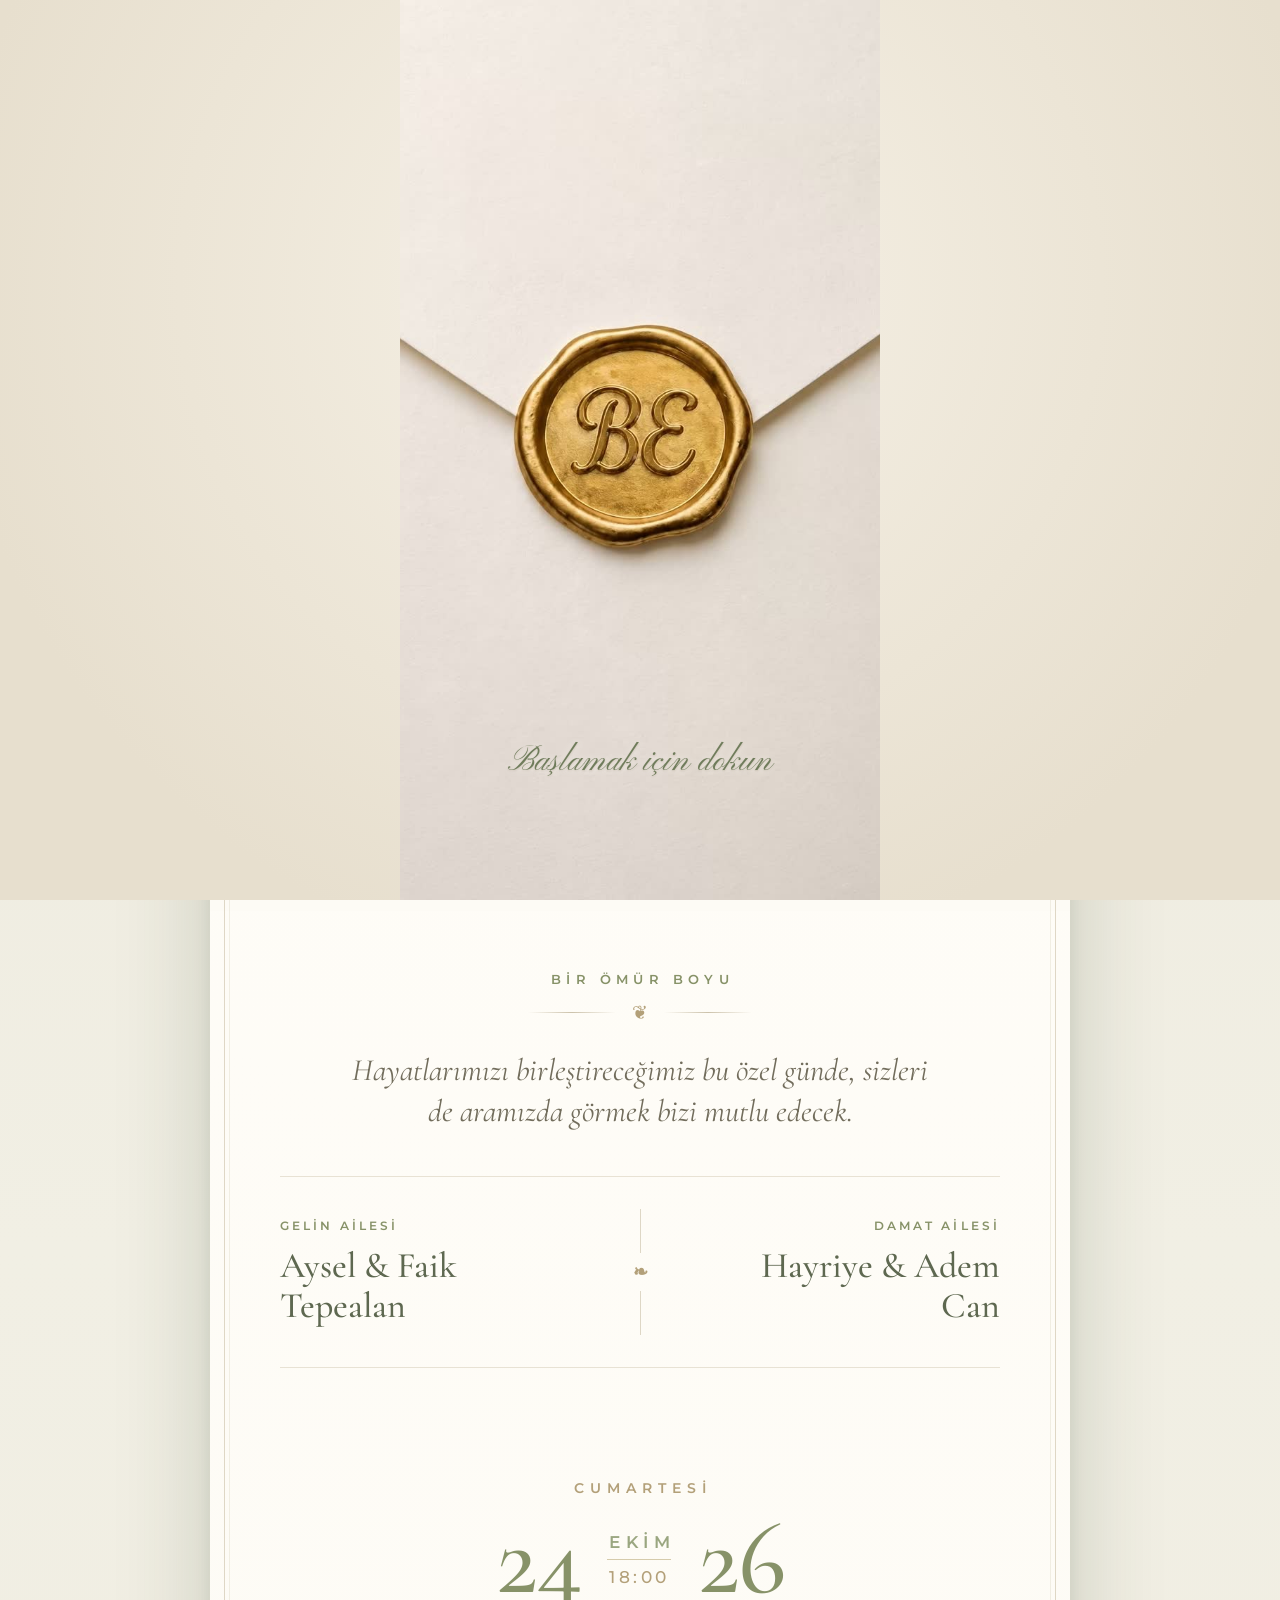
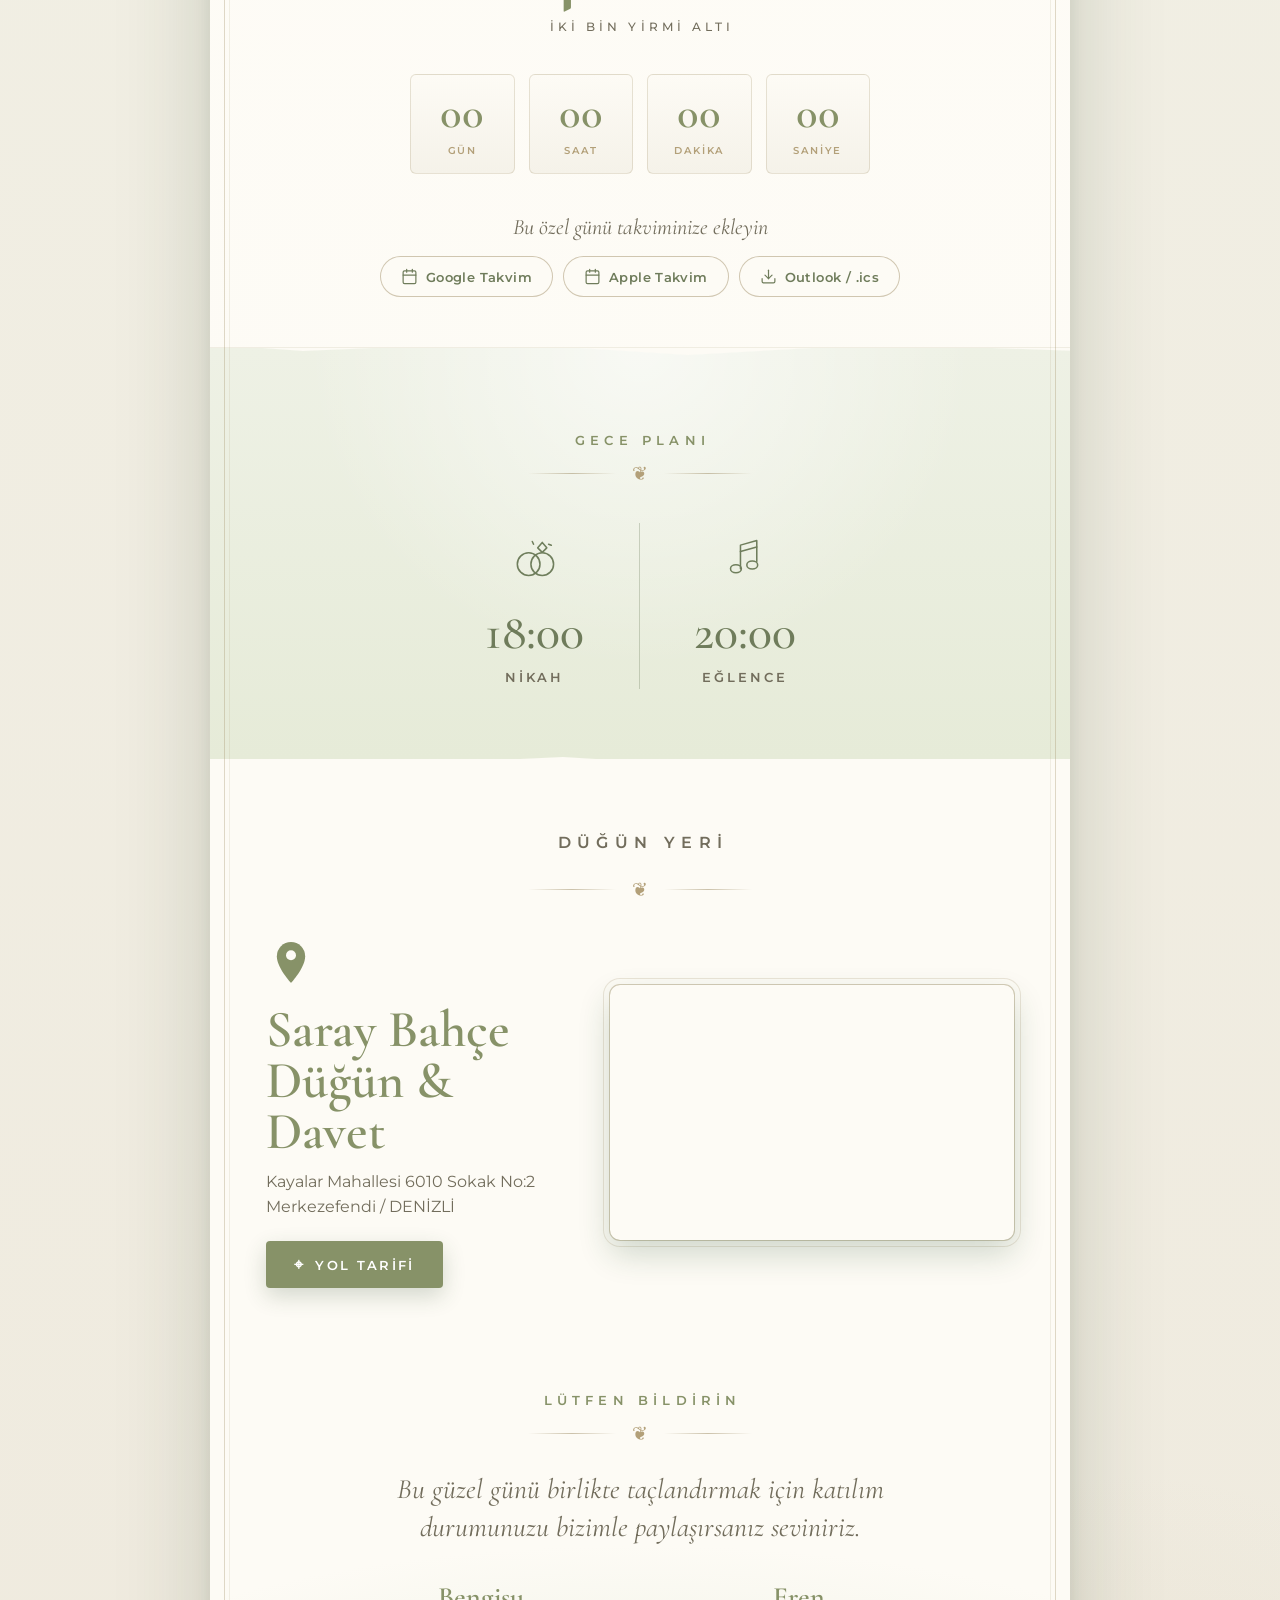
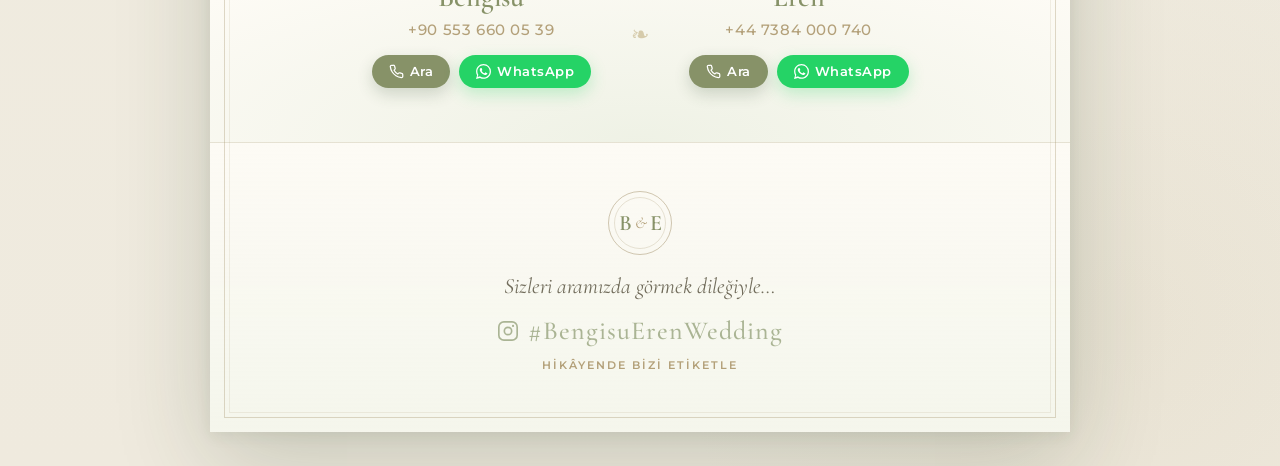
==== commit 44f3e925: "Düğün tarihi 24 Ekim 2026 + yemekli/yemeksiz davet - Tarih, geri sayım, Google/ICS takvim ve meta aç" ====
--- a/index.html
+++ b/index.html
@@ -4,11 +4,15 @@
   <meta charset="UTF-8" />
   <meta name="viewport" content="width=device-width, initial-scale=1.0" />
   <title>Bengisu & Eren · Düğün Davetiyesi</title>
-  <meta name="description" content="Bengisu & Eren'in düğün davetiyesi — 5 Eylül 2026, Denizli." />
+  <meta name="description" content="Bengisu & Eren'in düğün davetiyesi — 24 Ekim 2026, Denizli." />
+  <link rel="icon" href="favicon.ico?v=1" sizes="any" />
+  <link rel="icon" type="image/png" sizes="32x32" href="icon-32.png?v=1" />
+  <link rel="icon" type="image/png" sizes="16x16" href="icon-16.png?v=1" />
+  <link rel="apple-touch-icon" href="apple-touch-icon.png?v=1" />
   <link rel="preconnect" href="https://fonts.googleapis.com" />
   <link rel="preconnect" href="https://fonts.gstatic.com" crossorigin />
   <link href="https://fonts.googleapis.com/css2?family=Cormorant+Garamond:ital,wght@0,400;0,500;0,600;0,700;1,400;1,500&family=Montserrat:wght@300;400;500;600&family=Pinyon+Script&display=swap" rel="stylesheet" />
-  <link rel="stylesheet" href="styles.css?v=7" />
+  <link rel="stylesheet" href="styles.css?v=9" />
 </head>
 
 <body>
@@ -103,9 +107,9 @@
           <span class="dow" data-i18n="dow">CUMARTESİ</span>
         </div>
         <div class="date-main">
-          <span class="d-num">05</span>
+          <span class="d-num">24</span>
           <span class="d-mid">
-            <span class="d-month" data-i18n="month">EYLÜL</span>
+            <span class="d-month" data-i18n="month">EKİM</span>
             <span class="d-line"></span>
             <span class="d-time">18:00</span>
           </span>
@@ -125,7 +129,7 @@
         <p class="cal-text" data-i18n="cal_text">Bu özel günü takviminize ekleyin</p>
         <div class="cal-buttons">
           <a class="cal-btn" id="calGoogle" target="_blank" rel="noopener noreferrer"
-             href="https://calendar.google.com/calendar/render?action=TEMPLATE&text=Bengisu%20%26%20Eren%20D%C3%BC%C4%9F%C3%BCn%C3%BC&dates=20260905T150000Z/20260905T200000Z&details=Sizleri%20d%C3%BC%C4%9F%C3%BCn%C3%BCm%C3%BCze%20bekliyoruz.%20%23BengisuErenWedding&location=Saray%20Bah%C3%A7e%20D%C3%BC%C4%9F%C3%BCn%20%26%20Davet%2C%20Kayalar%20Mah.%206010%20Sk.%20No%3A2%20Merkezefendi%2FDEN%C4%B0ZL%C4%B0">
+             href="https://calendar.google.com/calendar/render?action=TEMPLATE&text=Bengisu%20%26%20Eren%20D%C3%BC%C4%9F%C3%BCn%C3%BC&dates=20261024T150000Z/20261024T200000Z&details=Sizleri%20d%C3%BC%C4%9F%C3%BCn%C3%BCm%C3%BCze%20bekliyoruz.%20%23BengisuErenWedding&location=Saray%20Bah%C3%A7e%20D%C3%BC%C4%9F%C3%BCn%20%26%20Davet%2C%20Kayalar%20Mah.%206010%20Sk.%20No%3A2%20Merkezefendi%2FDEN%C4%B0ZL%C4%B0">
             <svg viewBox="0 0 24 24" fill="none" stroke="currentColor" stroke-width="1.7" stroke-linecap="round" stroke-linejoin="round"><rect x="3" y="4" width="18" height="18" rx="2"/><line x1="16" y1="2" x2="16" y2="6"/><line x1="8" y1="2" x2="8" y2="6"/><line x1="3" y1="10" x2="21" y2="10"/></svg>
             <span data-i18n="cal_google">Google Takvim</span>
           </a>
@@ -146,7 +150,7 @@
       <p class="eyebrow" data-i18n="sched_eyebrow">GECE PLANI</p>
       <div class="ornament"><span></span><b>❦</b><span></span></div>
 
-      <div class="schedule-grid">
+      <div class="schedule-grid no-dinner" id="scheduleGrid">
         <div class="schedule-item">
           <svg viewBox="0 0 64 64" aria-hidden="true">
             <circle cx="25" cy="41" r="12.5"/>
@@ -158,7 +162,7 @@
           <span data-i18n="sched_ceremony">NİKAH</span>
         </div>
 
-        <div class="schedule-item">
+        <div class="schedule-item" data-dinner>
           <svg viewBox="0 0 64 64" aria-hidden="true">
             <circle cx="32" cy="33" r="15"/>
             <circle cx="32" cy="33" r="9"/>
@@ -270,6 +274,6 @@
 
   </main>
 
-  <script src="script.js?v=9"></script>
+  <script src="script.js?v=10"></script>
 </body>
 </html>
--- a/styles.css
+++ b/styles.css
@@ -403,6 +403,8 @@
   border-right: 1px solid rgba(107, 122, 90, .3);
 }
 .schedule-item:last-child { border-right: none; }
+.schedule-grid.no-dinner { grid-template-columns: repeat(2, 1fr); max-width: 420px; }
+.schedule-grid.no-dinner [data-dinner] { display: none; }
 .schedule-item svg {
   width: 58px;
   height: 58px;
@@ -833,7 +835,9 @@
   object-fit: cover;
   object-position: center;
   display: block;
-  background: #efe8d9;
+  /* Poster'ı arka plana da koy: poster->video geçişindeki anlık boşlukta
+     (blink) aynı kare görünsün, kesintisiz olsun */
+  background: #efe8d9 url("intro-poster.jpg") center center / cover no-repeat;
 }
 .intro-hint {
   position: absolute;
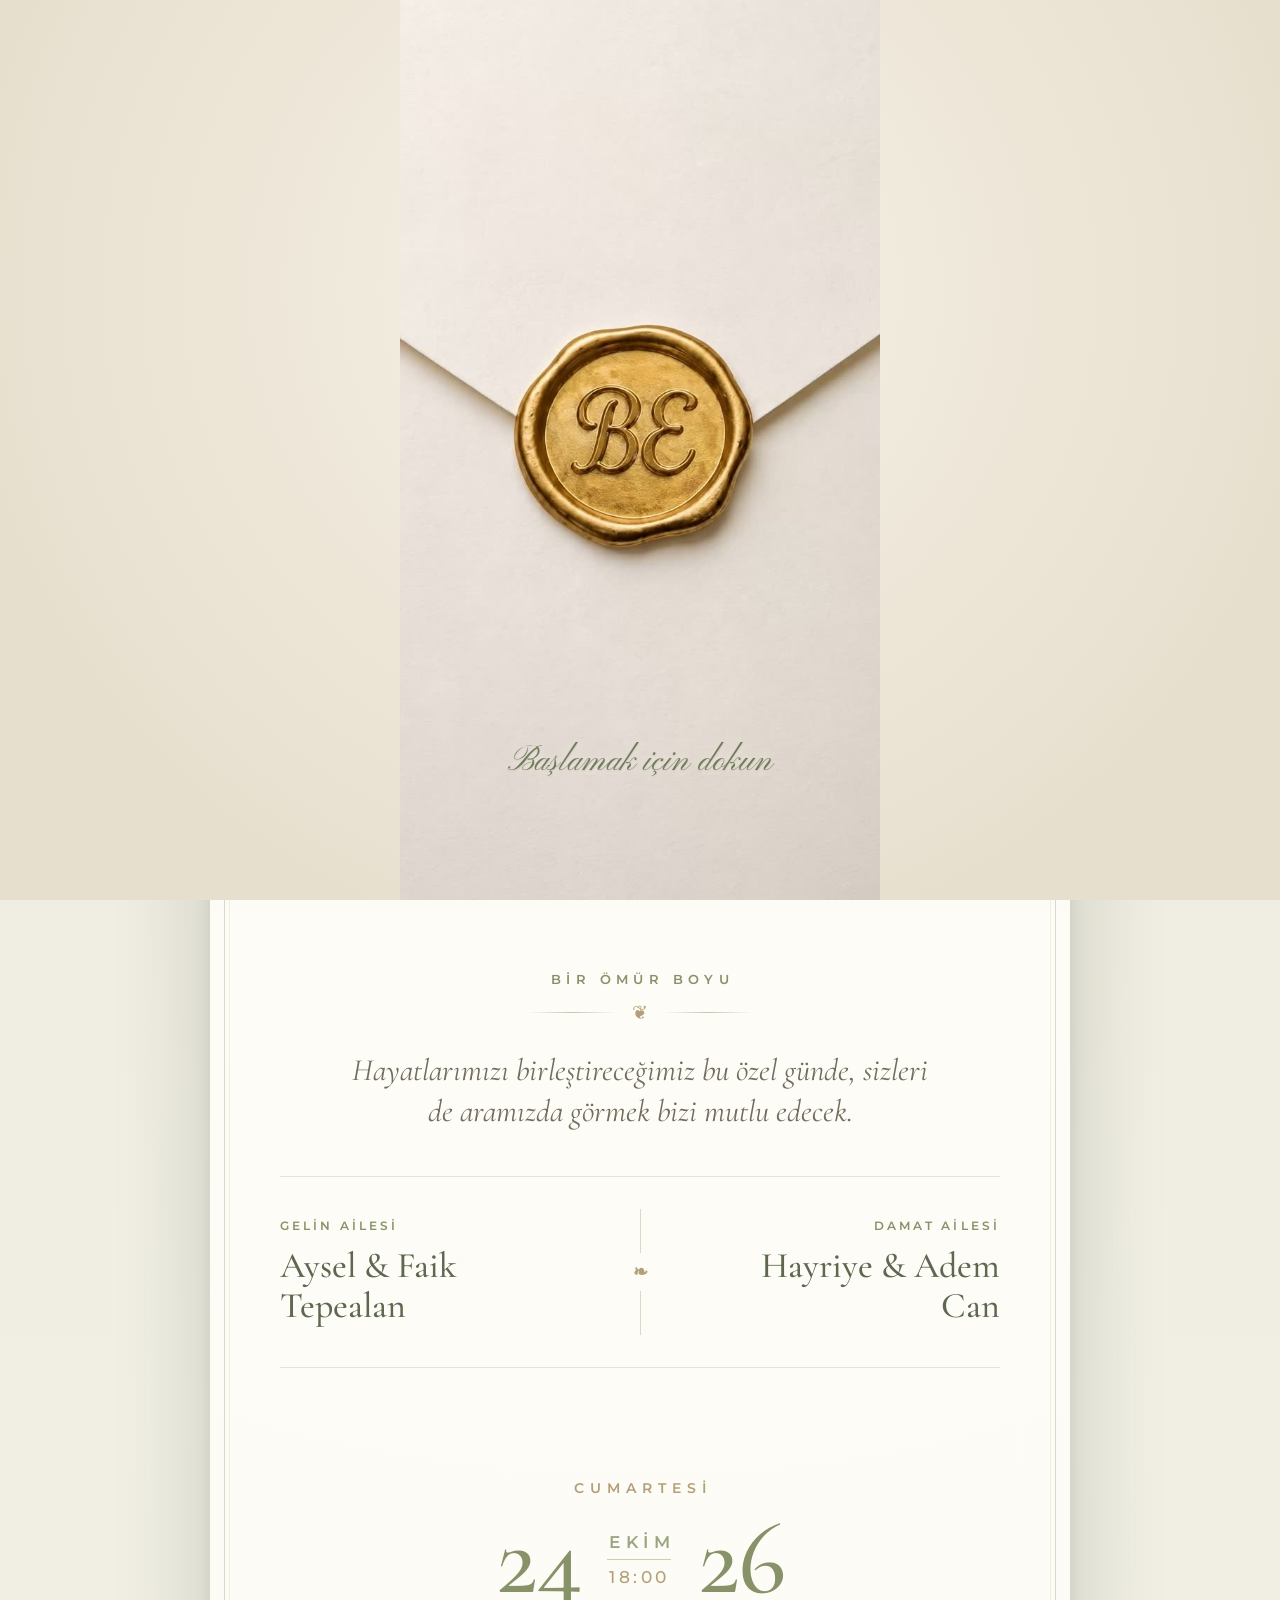
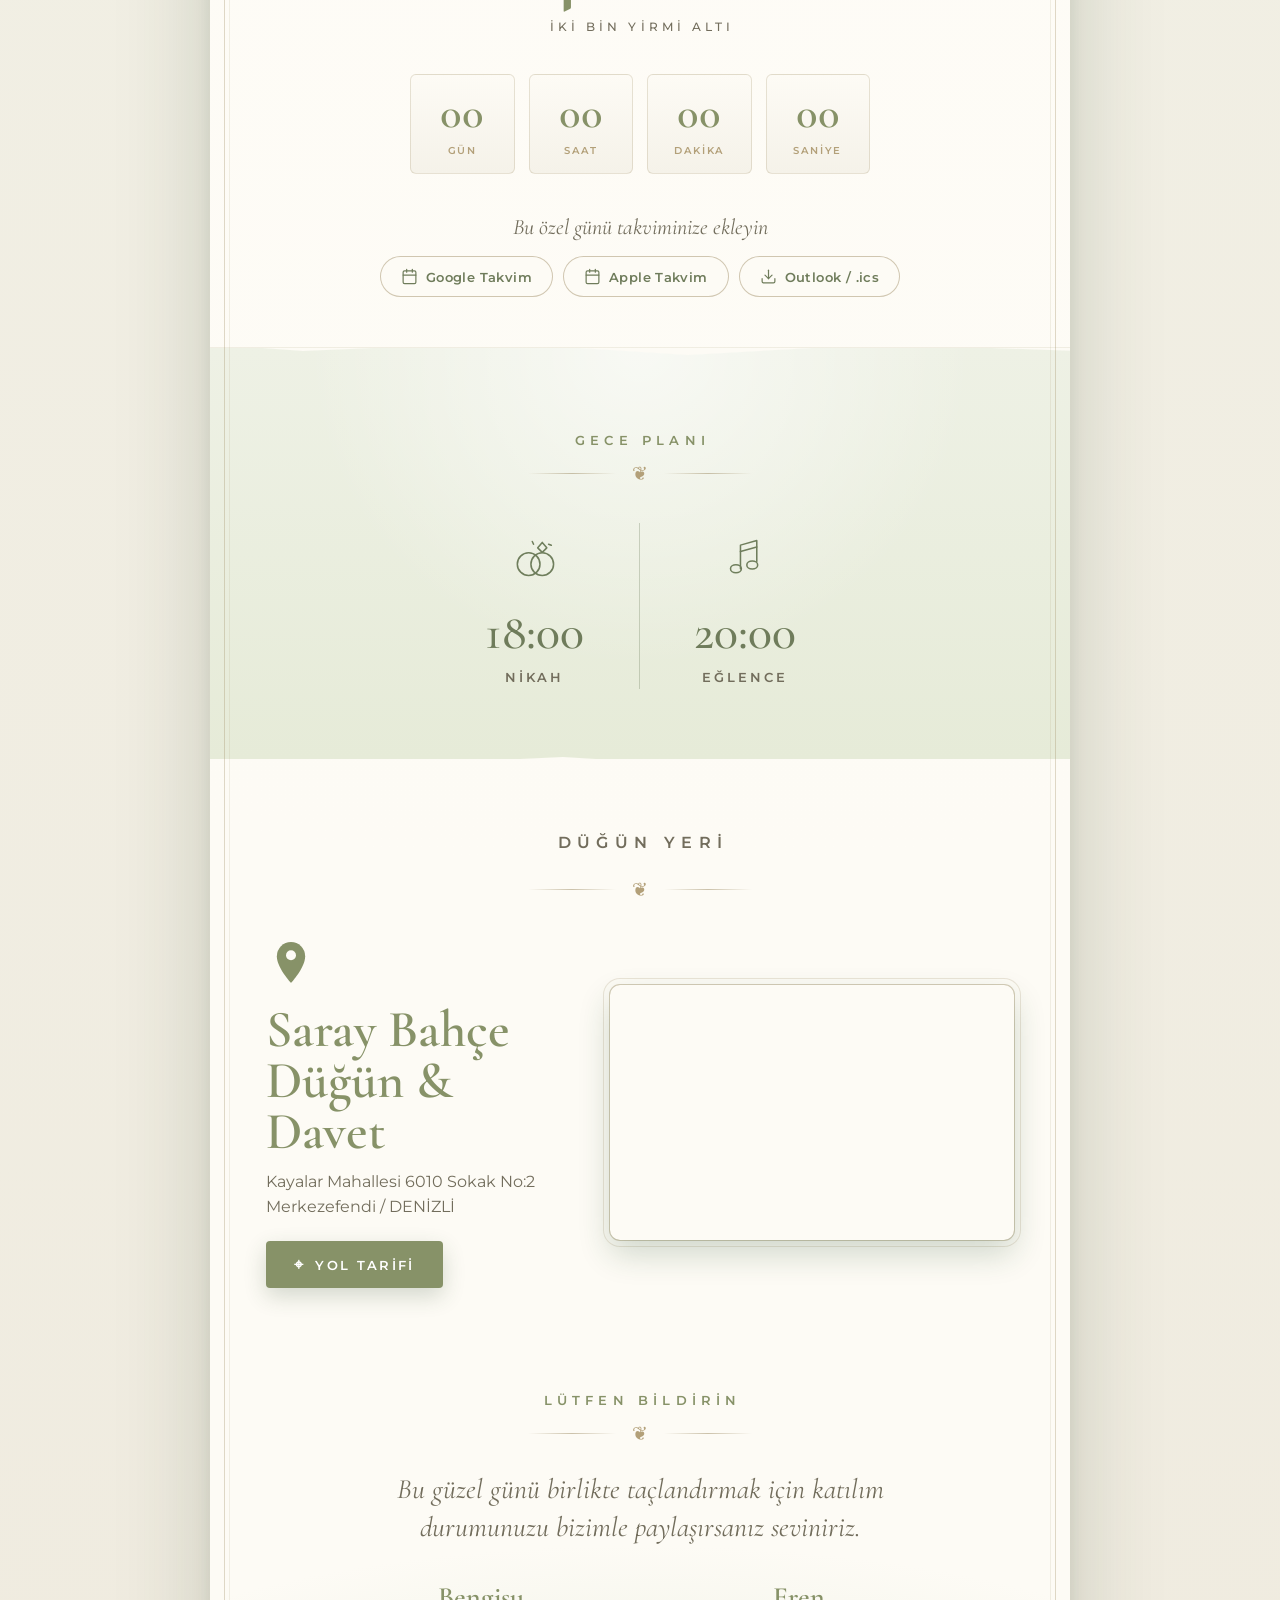
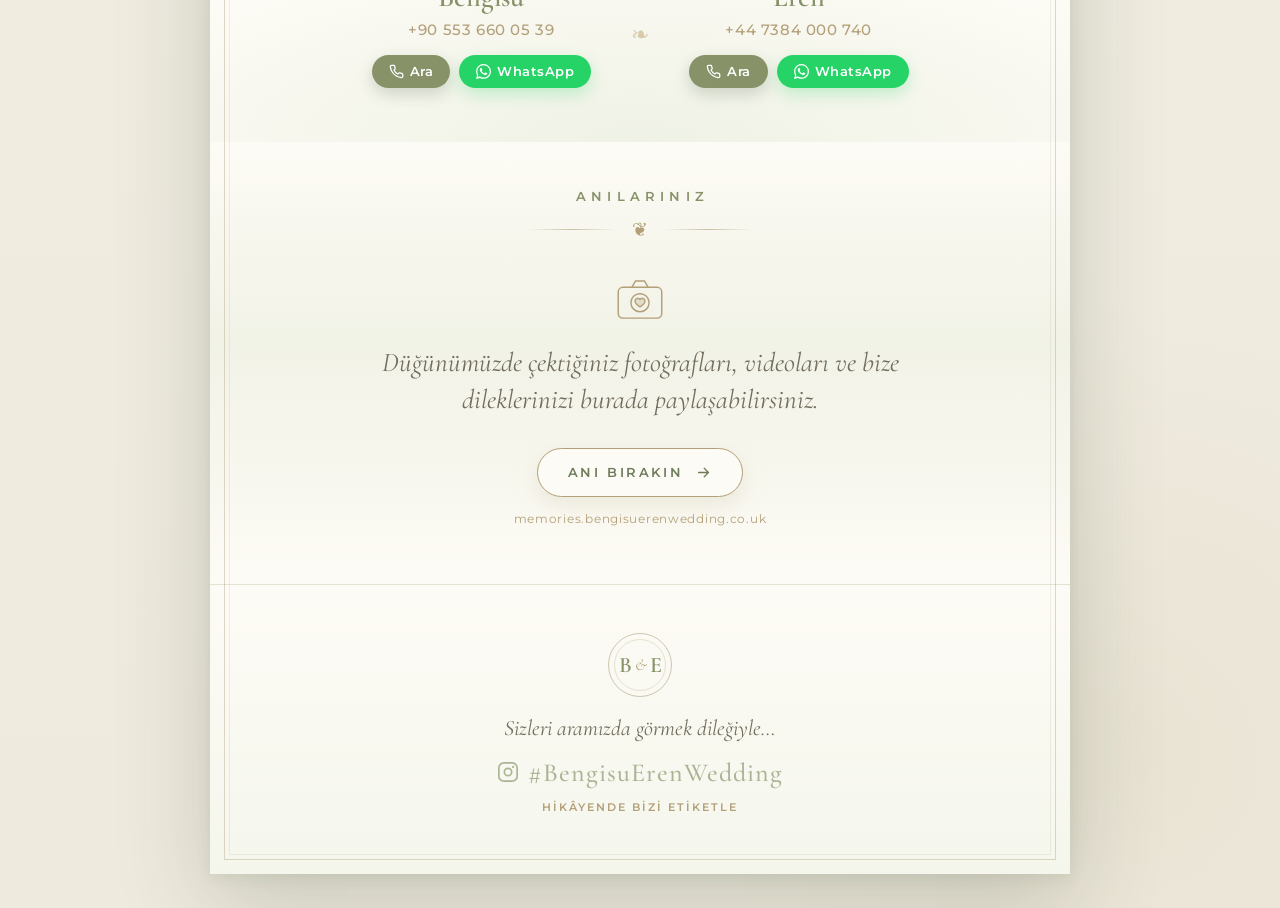
==== commit b1f34537: "Anılar bölümü: memories.bengisuerenwedding.co.uk bağlantısı (TR/EN)" ====
--- a/index.html
+++ b/index.html
@@ -12,7 +12,7 @@
   <link rel="preconnect" href="https://fonts.googleapis.com" />
   <link rel="preconnect" href="https://fonts.gstatic.com" crossorigin />
   <link href="https://fonts.googleapis.com/css2?family=Cormorant+Garamond:ital,wght@0,400;0,500;0,600;0,700;1,400;1,500&family=Montserrat:wght@300;400;500;600&family=Pinyon+Script&display=swap" rel="stylesheet" />
-  <link rel="stylesheet" href="styles.css?v=9" />
+  <link rel="stylesheet" href="styles.css?v=10" />
 </head>
 
 <body>
@@ -259,6 +259,30 @@
       </div>
     </section>
 
+    <!-- ============ ANILAR (memories) ============ -->
+    <section class="memories section reveal">
+      <p class="eyebrow" data-i18n="mem_eyebrow">ANILARINIZ</p>
+      <div class="ornament"><span></span><b>❦</b><span></span></div>
+
+      <svg class="mem-ico" viewBox="0 0 64 64" aria-hidden="true">
+        <rect x="8" y="18" width="48" height="34" rx="5"/>
+        <path d="M23 18l4-7h10l4 7"/>
+        <circle cx="32" cy="35" r="10"/>
+        <path d="M32 31.5c-1.6-2.4-5.5-1.4-5.5 1.5 0 3 5.5 6.5 5.5 6.5s5.5-3.5 5.5-6.5c0-2.9-3.9-3.9-5.5-1.5z" class="mem-heart"/>
+      </svg>
+
+      <p class="mem-text" data-i18n="mem_text">
+        Düğünümüzde çektiğiniz fotoğrafları, videoları
+        ve bize dileklerinizi burada paylaşabilirsiniz.
+      </p>
+
+      <a class="mem-btn" href="https://memories.bengisuerenwedding.co.uk/" target="_blank" rel="noopener noreferrer">
+        <span data-i18n="mem_btn">ANI BIRAKIN</span>
+        <svg viewBox="0 0 24 24" fill="none" stroke="currentColor" stroke-width="1.8" stroke-linecap="round" stroke-linejoin="round" aria-hidden="true"><path d="M5 12h14M13 6l6 6-6 6"/></svg>
+      </a>
+      <p class="mem-url">memories.bengisuerenwedding.co.uk</p>
+    </section>
+
     <!-- ============ FOOTER ============ -->
     <footer class="foot reveal">
       <div class="monogram small" aria-hidden="true">
@@ -274,6 +298,6 @@
 
   </main>
 
-  <script src="script.js?v=10"></script>
+  <script src="script.js?v=12"></script>
 </body>
 </html>
--- a/styles.css
+++ b/styles.css
@@ -512,6 +512,65 @@
   stroke: rgba(63, 91, 59, .42);
   stroke-width: 4.4;
   stroke-linecap: round;
+}
+
+/* ============ ANILAR ============ */
+.memories {
+  background:
+    linear-gradient(180deg, transparent, rgba(232, 235, 219, .55) 45%, transparent);
+  padding-top: 46px;
+  padding-bottom: 58px;
+}
+.mem-ico {
+  display: block;
+  width: 58px;
+  height: 58px;
+  margin: 30px auto 16px;
+  fill: none;
+  stroke: var(--gold);
+  stroke-width: 1.6;
+  stroke-linecap: round;
+  stroke-linejoin: round;
+}
+.mem-ico .mem-heart { fill: rgba(179, 160, 121, .28); }
+.mem-text {
+  max-width: 520px;
+  margin: 0 auto 30px;
+  color: var(--muted);
+  font-family: "Cormorant Garamond", serif;
+  font-size: clamp(21px, 3.4vw, 27px);
+  font-style: italic;
+  line-height: 1.34;
+}
+.mem-btn {
+  display: inline-flex;
+  align-items: center;
+  gap: 12px;
+  padding: 15px 30px;
+  border: 1px solid var(--gold);
+  border-radius: 999px;
+  background: var(--paper);
+  color: var(--green-deep);
+  text-decoration: none;
+  letter-spacing: .2em;
+  font-size: 13px;
+  font-weight: 600;
+  box-shadow: 0 8px 22px rgba(179, 160, 121, .18);
+  transition: transform .25s ease, background .25s ease, color .25s ease, box-shadow .25s ease;
+}
+.mem-btn svg { width: 17px; height: 17px; transition: transform .25s ease; }
+.mem-btn:hover {
+  transform: translateY(-2px);
+  background: var(--gold);
+  color: white;
+  box-shadow: 0 12px 28px rgba(179, 160, 121, .32);
+}
+.mem-btn:hover svg { transform: translateX(3px); }
+.mem-url {
+  margin: 14px 0 0;
+  font-size: 12px;
+  letter-spacing: .06em;
+  color: var(--gold);
 }
 
 /* ============ RSVP ============ */
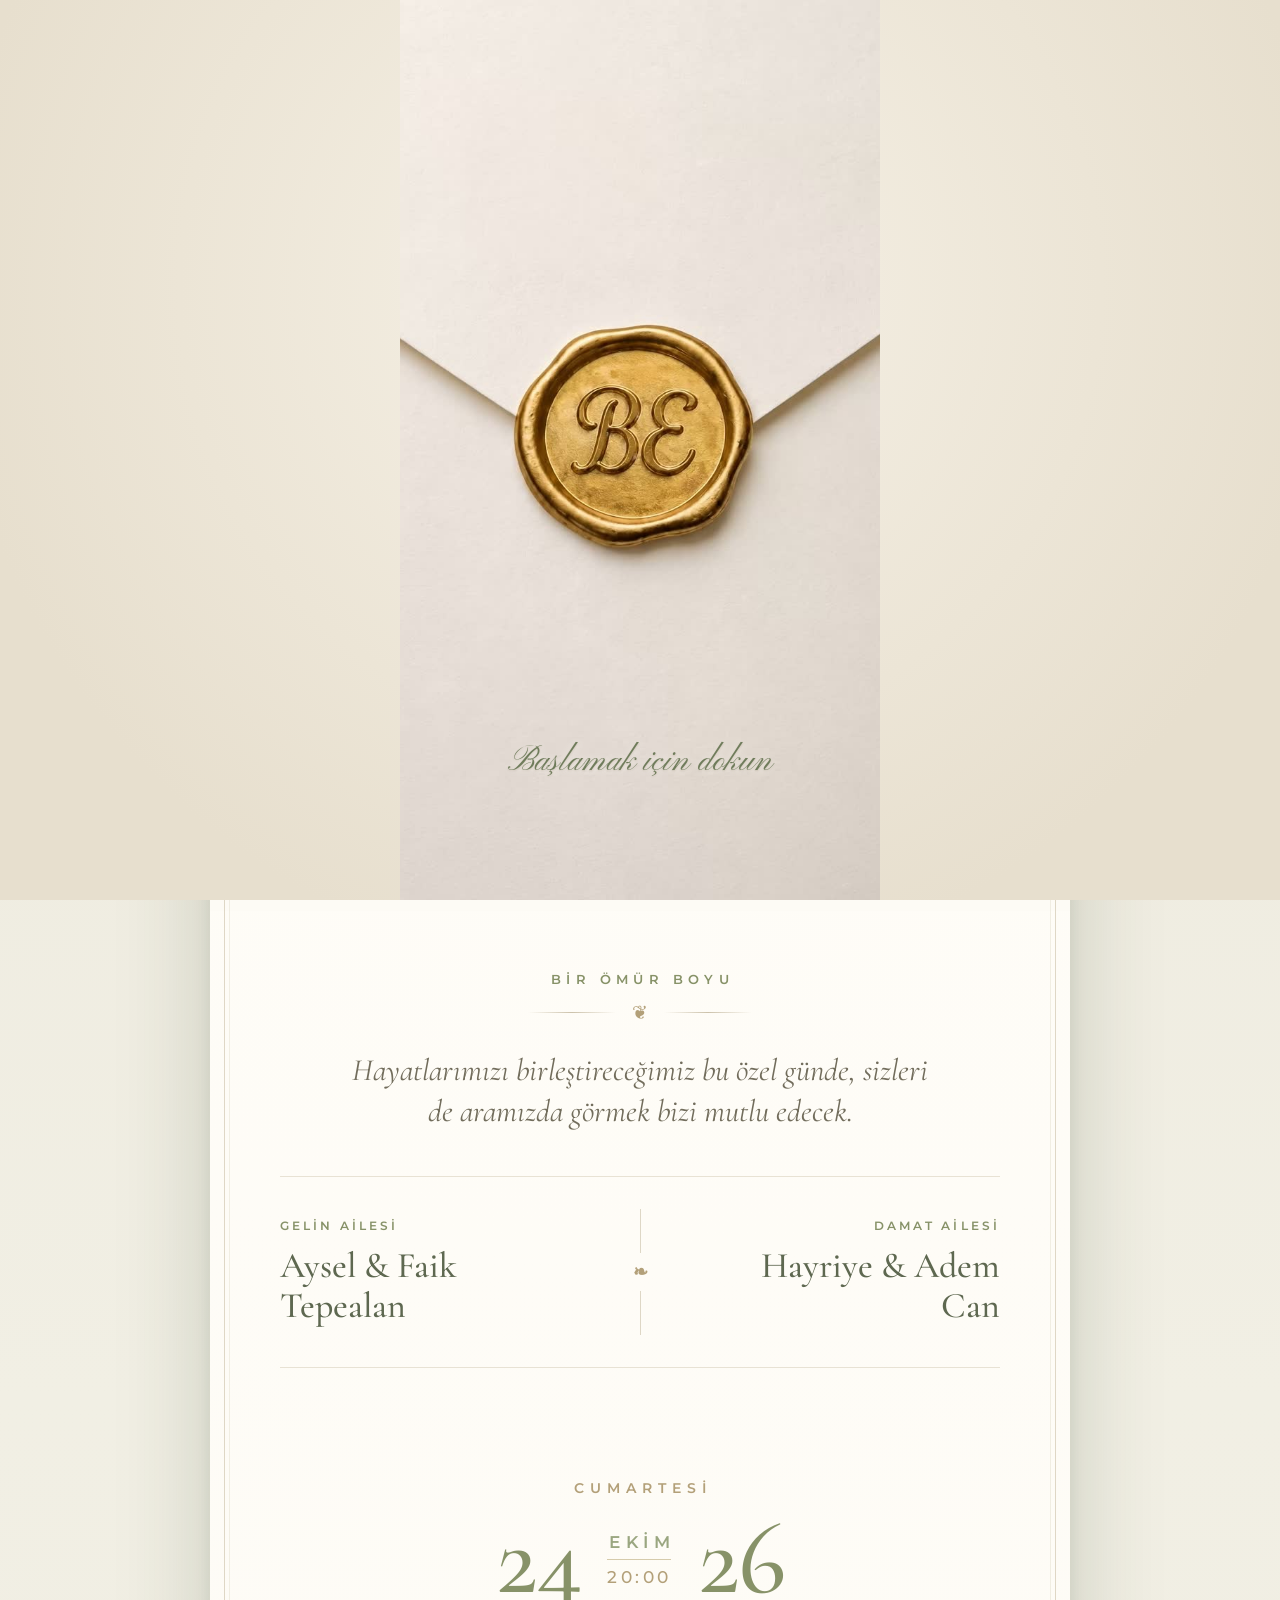
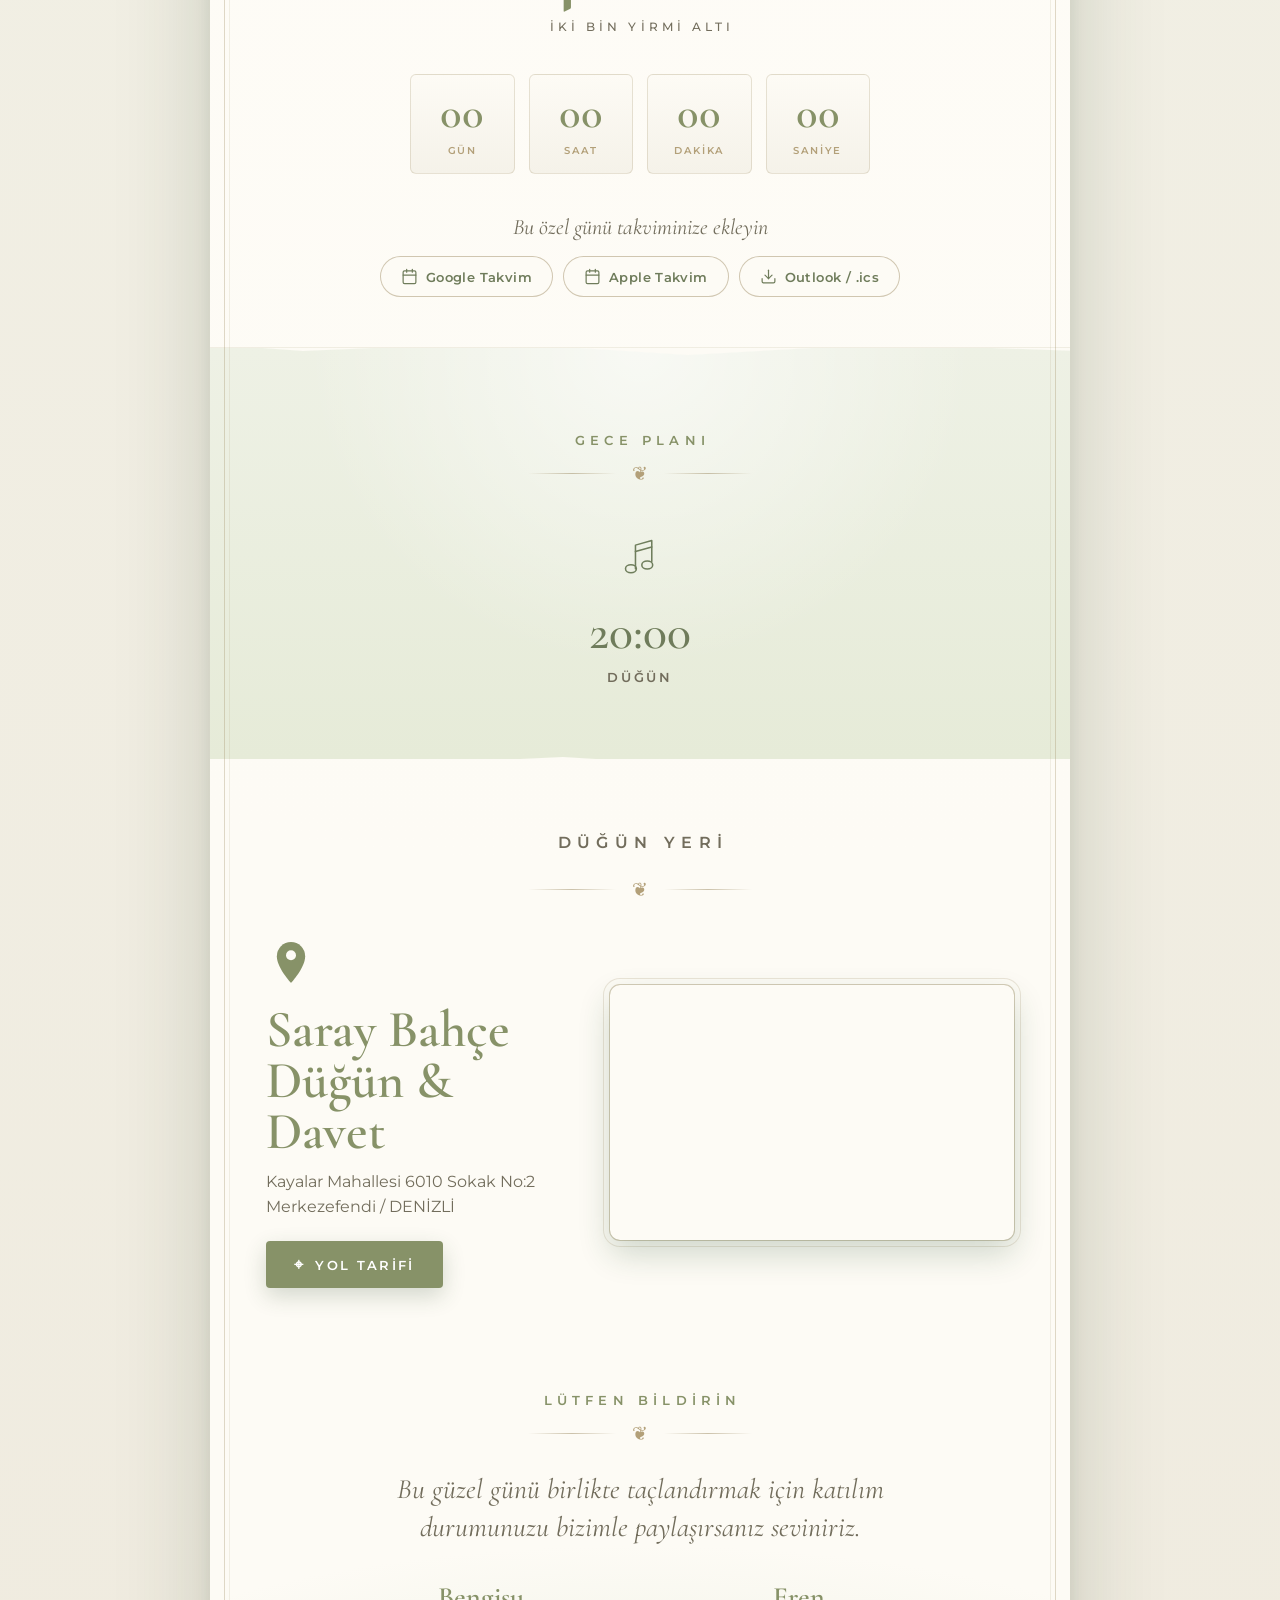
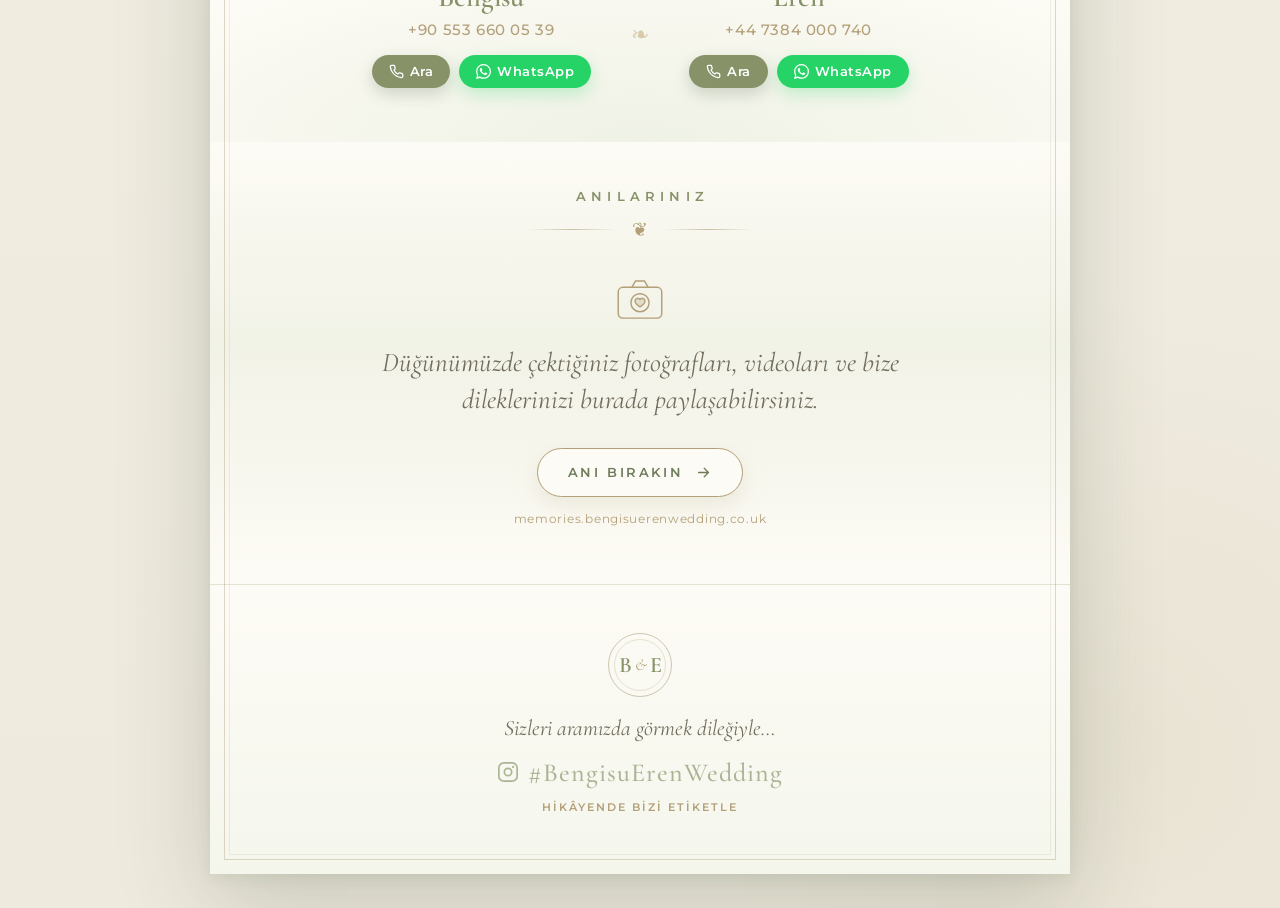
==== commit fc59797f: "Yemeksiz davet: sadece 20:00 Düğün (nikah+yemek sadece ?y linkinde) - Varsayılan: gece planında tek " ====
--- a/index.html
+++ b/index.html
@@ -12,7 +12,7 @@
   <link rel="preconnect" href="https://fonts.googleapis.com" />
   <link rel="preconnect" href="https://fonts.gstatic.com" crossorigin />
   <link href="https://fonts.googleapis.com/css2?family=Cormorant+Garamond:ital,wght@0,400;0,500;0,600;0,700;1,400;1,500&family=Montserrat:wght@300;400;500;600&family=Pinyon+Script&display=swap" rel="stylesheet" />
-  <link rel="stylesheet" href="styles.css?v=10" />
+  <link rel="stylesheet" href="styles.css?v=11" />
 </head>
 
 <body>
@@ -111,7 +111,7 @@
           <span class="d-mid">
             <span class="d-month" data-i18n="month">EKİM</span>
             <span class="d-line"></span>
-            <span class="d-time">18:00</span>
+            <span class="d-time" id="dTime">20:00</span>
           </span>
           <span class="d-num">26</span>
         </div>
@@ -129,7 +129,7 @@
         <p class="cal-text" data-i18n="cal_text">Bu özel günü takviminize ekleyin</p>
         <div class="cal-buttons">
           <a class="cal-btn" id="calGoogle" target="_blank" rel="noopener noreferrer"
-             href="https://calendar.google.com/calendar/render?action=TEMPLATE&text=Bengisu%20%26%20Eren%20D%C3%BC%C4%9F%C3%BCn%C3%BC&dates=20261024T150000Z/20261024T200000Z&details=Sizleri%20d%C3%BC%C4%9F%C3%BCn%C3%BCm%C3%BCze%20bekliyoruz.%20%23BengisuErenWedding&location=Saray%20Bah%C3%A7e%20D%C3%BC%C4%9F%C3%BCn%20%26%20Davet%2C%20Kayalar%20Mah.%206010%20Sk.%20No%3A2%20Merkezefendi%2FDEN%C4%B0ZL%C4%B0">
+             href="https://calendar.google.com/calendar/render?action=TEMPLATE&text=Bengisu%20%26%20Eren%20D%C3%BC%C4%9F%C3%BCn%C3%BC&dates=20261024T170000Z/20261024T200000Z&details=Sizleri%20d%C3%BC%C4%9F%C3%BCn%C3%BCm%C3%BCze%20bekliyoruz.%20%23BengisuErenWedding&location=Saray%20Bah%C3%A7e%20D%C3%BC%C4%9F%C3%BCn%20%26%20Davet%2C%20Kayalar%20Mah.%206010%20Sk.%20No%3A2%20Merkezefendi%2FDEN%C4%B0ZL%C4%B0">
             <svg viewBox="0 0 24 24" fill="none" stroke="currentColor" stroke-width="1.7" stroke-linecap="round" stroke-linejoin="round"><rect x="3" y="4" width="18" height="18" rx="2"/><line x1="16" y1="2" x2="16" y2="6"/><line x1="8" y1="2" x2="8" y2="6"/><line x1="3" y1="10" x2="21" y2="10"/></svg>
             <span data-i18n="cal_google">Google Takvim</span>
           </a>
@@ -151,7 +151,7 @@
       <div class="ornament"><span></span><b>❦</b><span></span></div>
 
       <div class="schedule-grid no-dinner" id="scheduleGrid">
-        <div class="schedule-item">
+        <div class="schedule-item" data-dinner>
           <svg viewBox="0 0 64 64" aria-hidden="true">
             <circle cx="25" cy="41" r="12.5"/>
             <circle cx="40" cy="41" r="12.5"/>
@@ -181,7 +181,7 @@
             <path d="M27 27l18-5"/>
           </svg>
           <strong>20:00</strong>
-          <span data-i18n="sched_party">EĞLENCE</span>
+          <span data-i18n="sched_wedding" id="partyLabel">DÜĞÜN</span>
         </div>
       </div>
     </section>
@@ -298,6 +298,6 @@
 
   </main>
 
-  <script src="script.js?v=12"></script>
+  <script src="script.js?v=13"></script>
 </body>
 </html>
--- a/styles.css
+++ b/styles.css
@@ -403,7 +403,7 @@
   border-right: 1px solid rgba(107, 122, 90, .3);
 }
 .schedule-item:last-child { border-right: none; }
-.schedule-grid.no-dinner { grid-template-columns: repeat(2, 1fr); max-width: 420px; }
+.schedule-grid.no-dinner { grid-template-columns: 1fr; max-width: 260px; }
 .schedule-grid.no-dinner [data-dinner] { display: none; }
 .schedule-item svg {
   width: 58px;
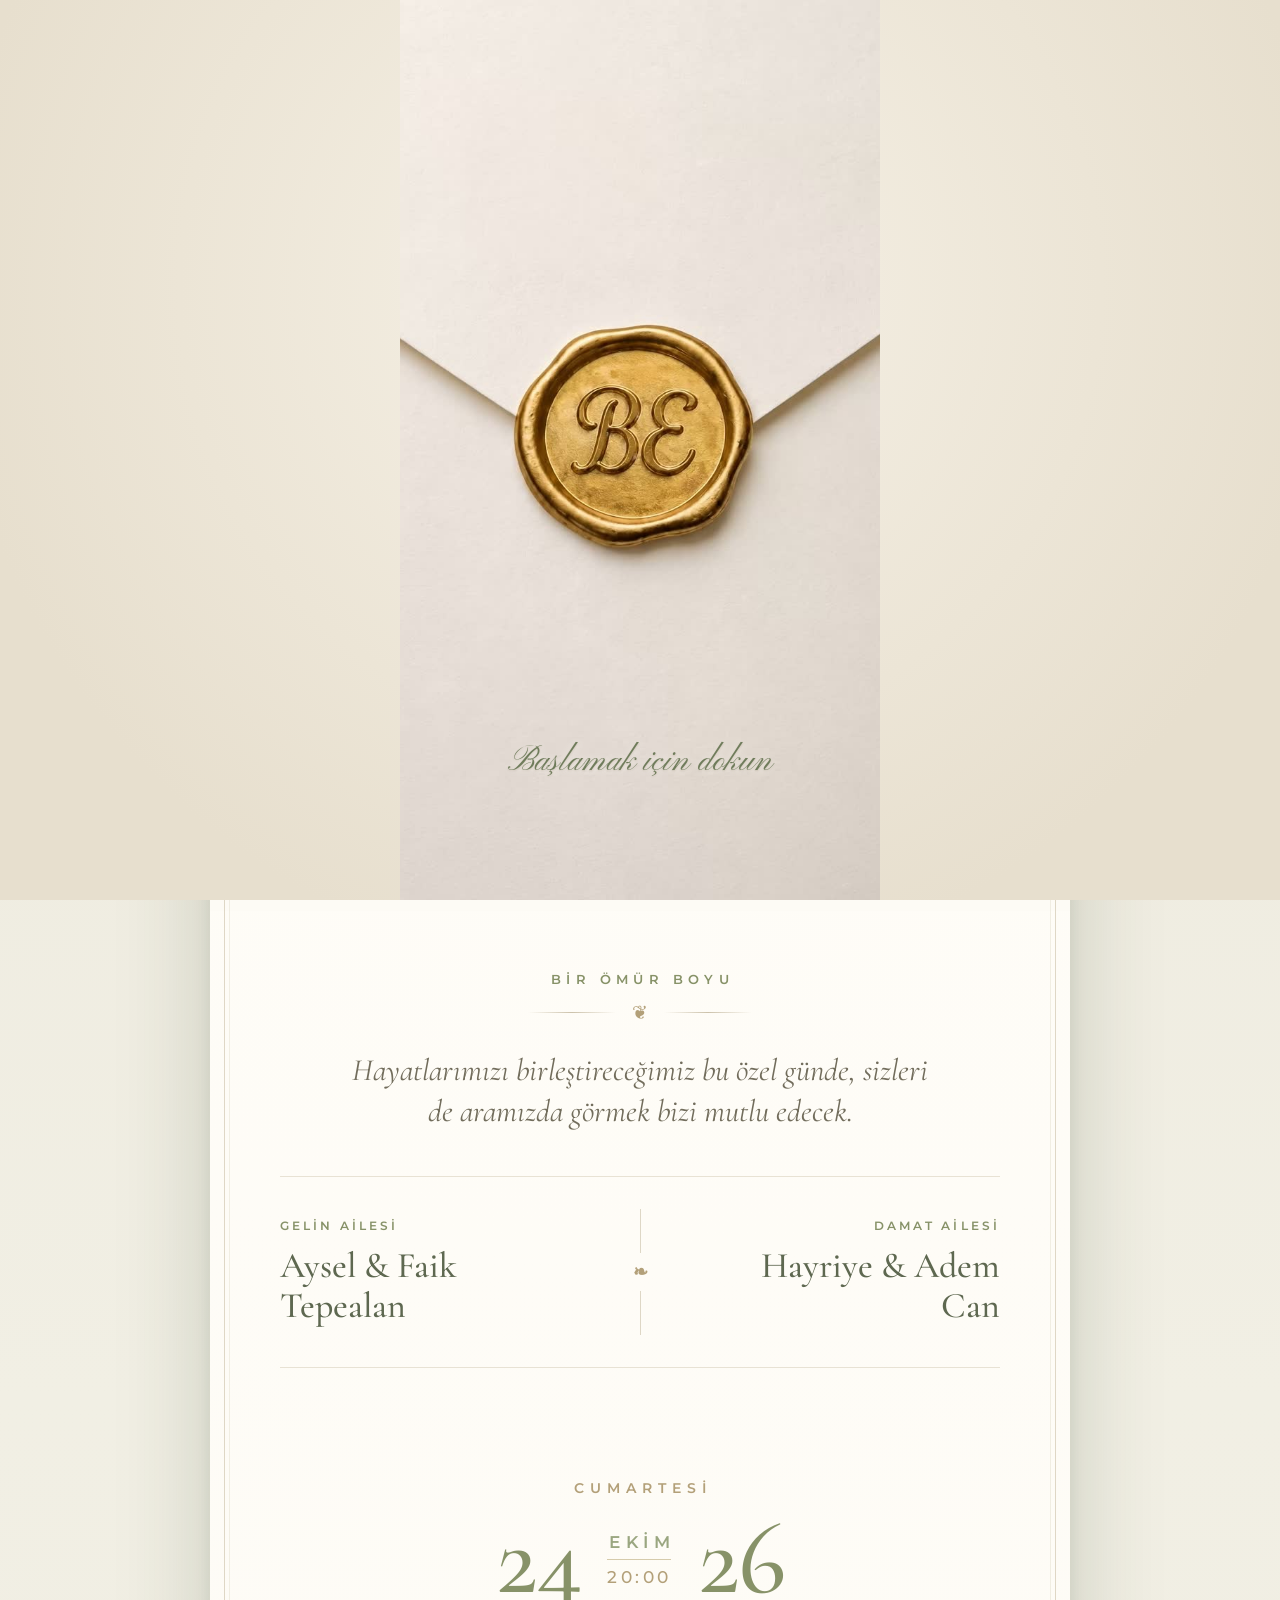
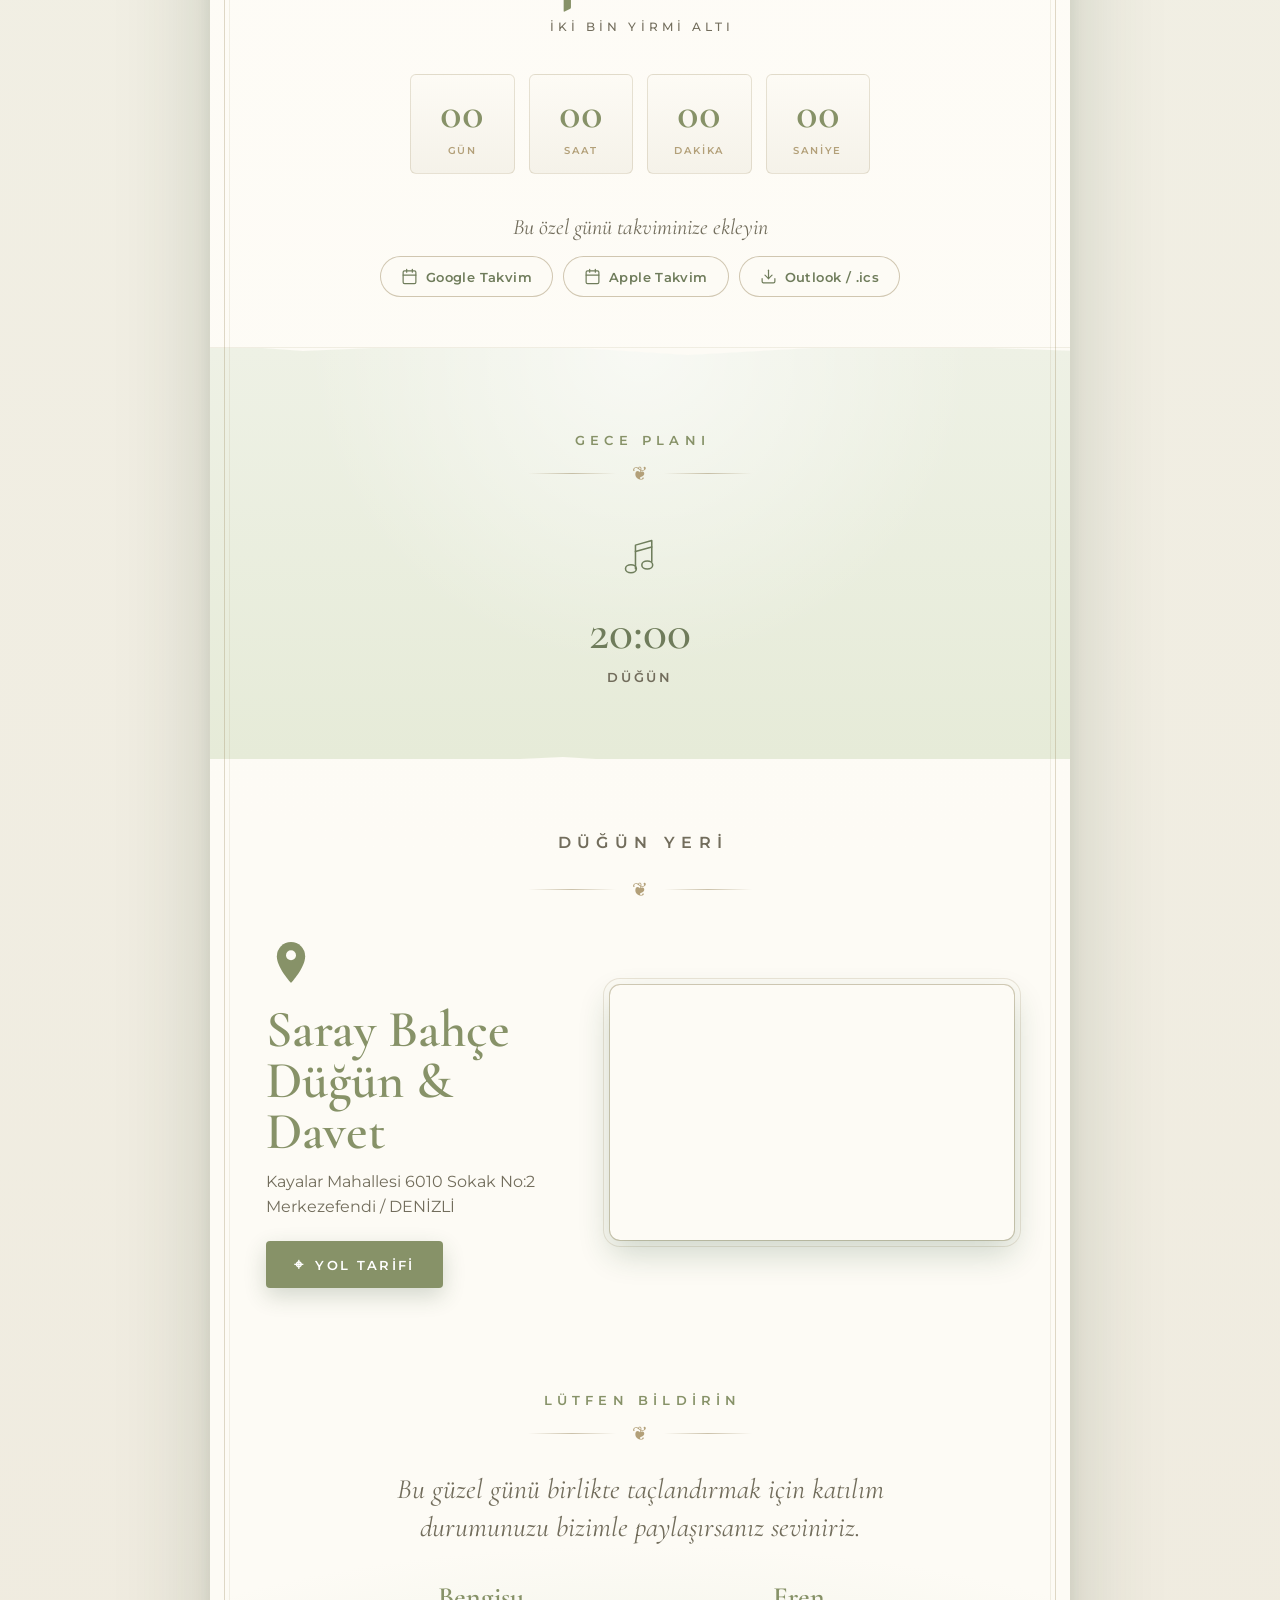
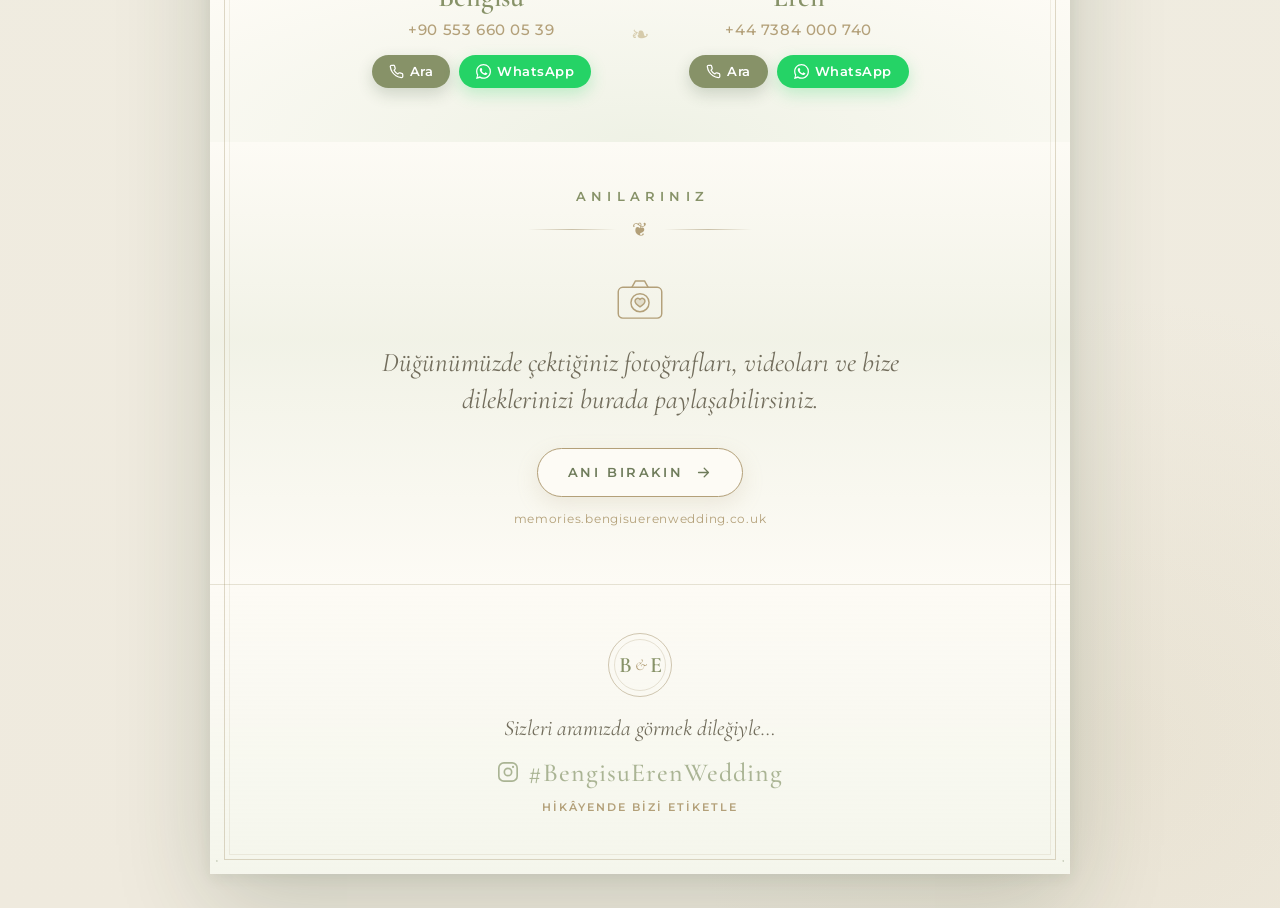
==== commit 82afc662: "Animasyonlar: kaydırdıkça büyüyen sarmaşık, açılışta uçan kuşlar, çizilen ikonlar - Sarmaşık: kart ç" ====
--- a/index.html
+++ b/index.html
@@ -12,7 +12,7 @@
   <link rel="preconnect" href="https://fonts.googleapis.com" />
   <link rel="preconnect" href="https://fonts.gstatic.com" crossorigin />
   <link href="https://fonts.googleapis.com/css2?family=Cormorant+Garamond:ital,wght@0,400;0,500;0,600;0,700;1,400;1,500&family=Montserrat:wght@300;400;500;600&family=Pinyon+Script&display=swap" rel="stylesheet" />
-  <link rel="stylesheet" href="styles.css?v=11" />
+  <link rel="stylesheet" href="styles.css?v=12" />
 </head>
 
 <body>
@@ -298,6 +298,6 @@
 
   </main>
 
-  <script src="script.js?v=13"></script>
+  <script src="script.js?v=14"></script>
 </body>
 </html>
--- a/styles.css
+++ b/styles.css
@@ -766,6 +766,124 @@
   .reveal { opacity: 1; transform: none; transition: none; }
 }
 
+/* ============ ANİMASYONLAR ============ */
+/* Sarmaşık (JS ile çizilir, kaydırdıkça büyür) */
+.vines {
+  position: absolute;
+  top: 0;
+  left: 0;
+  z-index: 5;
+  pointer-events: none;
+  overflow: visible;
+}
+.vine-stem {
+  fill: none;
+  stroke: rgba(111, 124, 91, .55);
+  stroke-width: 1.3;
+  stroke-linecap: round;
+  stroke-linejoin: round;
+}
+.vine-leaf {
+  opacity: 0;
+  transform: scale(0);
+  transition: opacity .6s ease, transform .9s cubic-bezier(.2, .8, .25, 1.15);
+}
+.vine-leaf.on { opacity: 1; transform: scale(1); }
+.vine-leaf path {
+  fill: rgba(154, 166, 128, .38);
+  stroke: rgba(111, 124, 91, .6);
+  stroke-width: .9;
+  stroke-linejoin: round;
+}
+.vine-leaf .vine-rib { fill: none; stroke: rgba(111, 124, 91, .45); stroke-width: .6; }
+.vine-flower {
+  opacity: 0;
+  transform: scale(0) rotate(-60deg);
+  transition: opacity .7s ease .15s, transform 1.1s cubic-bezier(.2, .8, .25, 1.2) .15s;
+}
+.vine-flower.on { opacity: 1; transform: scale(1) rotate(0); }
+.vine-flower circle { fill: rgba(214, 203, 171, .9); stroke: rgba(179, 160, 121, .7); stroke-width: .5; }
+.vine-flower .vine-flower-c { fill: var(--gold); stroke: none; }
+
+/* Kuşlar (davetiye açılınca bir kez) */
+.birds {
+  position: absolute;
+  inset: 0;
+  z-index: 2;
+  pointer-events: none;
+  overflow: hidden;
+}
+.bird {
+  position: absolute;
+  left: -60px;
+  width: 34px;
+  opacity: 0;
+  animation-name: birdFly;
+  animation-timing-function: cubic-bezier(.35, .1, .55, .95);
+  animation-fill-mode: both;
+}
+.bird-bob { animation: birdBob 2.6s ease-in-out infinite; }
+.bird svg {
+  display: block;
+  width: 100%;
+  overflow: visible;
+  transform: scale(var(--s));
+  filter: drop-shadow(0 1px 3px rgba(34, 38, 28, .35));
+}
+.bird .wing {
+  fill: none;
+  stroke: #fdfbf4;
+  stroke-width: 1.9;
+  stroke-linecap: round;
+  animation: var(--flap) ease-in-out infinite alternate;
+}
+.bird .wing { transform-box: fill-box; }
+.bird .wl { animation-name: flapL; transform-origin: 100% 100%; }
+.bird .wr { animation-name: flapR; transform-origin: 0 100%; }
+@keyframes flapL { from { transform: rotate(14deg); } to { transform: rotate(-30deg); } }
+@keyframes flapR { from { transform: rotate(-14deg); } to { transform: rotate(30deg); } }
+@keyframes birdBob {
+  0%, 100% { transform: translateY(0); }
+  50% { transform: translateY(-9px); }
+}
+@keyframes birdFly {
+  0% { opacity: 0; transform: translate(0, 30px); }
+  10% { opacity: 1; }
+  88% { opacity: 1; }
+  100% { opacity: 0; transform: translate(var(--dist), -70px); }
+}
+
+/* Çizilen ikonlar (uzunlukları JS ayarlar) */
+.draw-ico * { transition: stroke-dashoffset 1.8s cubic-bezier(.45, .1, .3, 1) .35s, fill .6s ease 1.6s; }
+.reveal.visible .draw-ico * { stroke-dashoffset: 0 !important; }
+.mem-ico.draw-ico .mem-heart { fill: transparent; }
+.reveal.visible .mem-ico.draw-ico .mem-heart { fill: rgba(179, 160, 121, .28); }
+
+@media (prefers-reduced-motion: no-preference) {
+  /* Süsler: ❦ dönerek belirir, çizgiler ortadan dışa uzar */
+  .reveal .ornament span { transform: scaleX(0); transition: transform 1.2s cubic-bezier(.2, .7, .2, 1) .45s; }
+  .reveal .ornament span:first-child { transform-origin: right center; }
+  .reveal .ornament span:last-child { transform-origin: left center; }
+  .reveal.visible .ornament span { transform: scaleX(1); }
+  .reveal .ornament b {
+    display: inline-block;
+    opacity: 0;
+    transform: rotate(-120deg) scale(.5);
+    transition: opacity .8s ease .3s, transform 1.1s cubic-bezier(.2, .8, .25, 1.15) .3s;
+  }
+  .reveal.visible .ornament b { opacity: 1; transform: none; }
+
+  /* Tarih: 24 soldan, 26 sağdan gelir; ay ve saat ortada belirir */
+  .date-section .d-num { transition: opacity 1s ease .35s, transform 1.2s cubic-bezier(.2, .7, .2, 1) .35s; opacity: 0; }
+  .date-section .d-num:first-child { transform: translateX(-34px); }
+  .date-section .d-num:last-child { transform: translateX(34px); }
+  .date-section .d-mid { opacity: 0; transform: scale(.9); transition: opacity 1s ease .7s, transform 1.1s ease .7s; }
+  .date-section .d-line { transform: scaleX(0); transition: transform 1s ease 1s; }
+  .date-section.visible .d-num,
+  .date-section.visible .d-mid { opacity: 1; transform: none; }
+  .date-section.visible .d-line { transform: scaleX(1); }
+}
+
 /* ============ RESPONSIVE ============ */
 @media (max-width: 720px) {
   .invite { max-width: 100%; margin: 0; box-shadow: none; }
